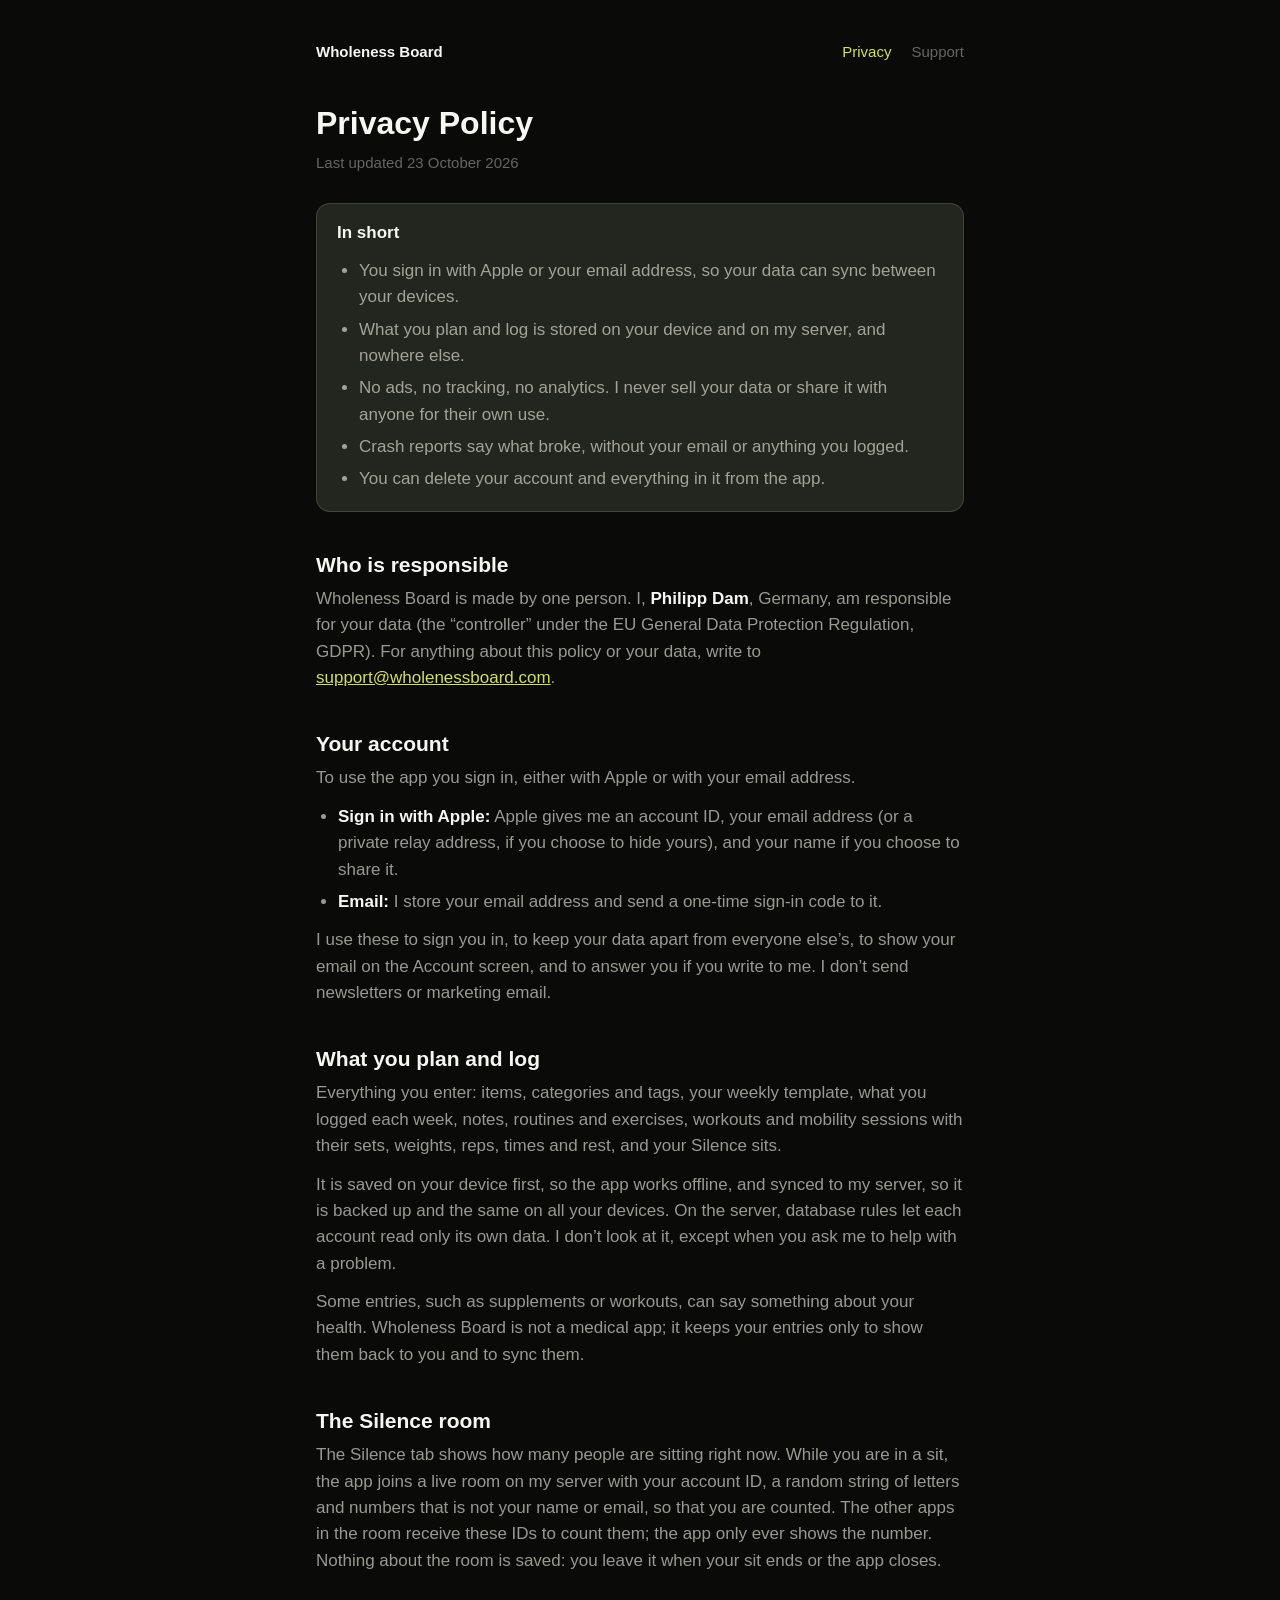
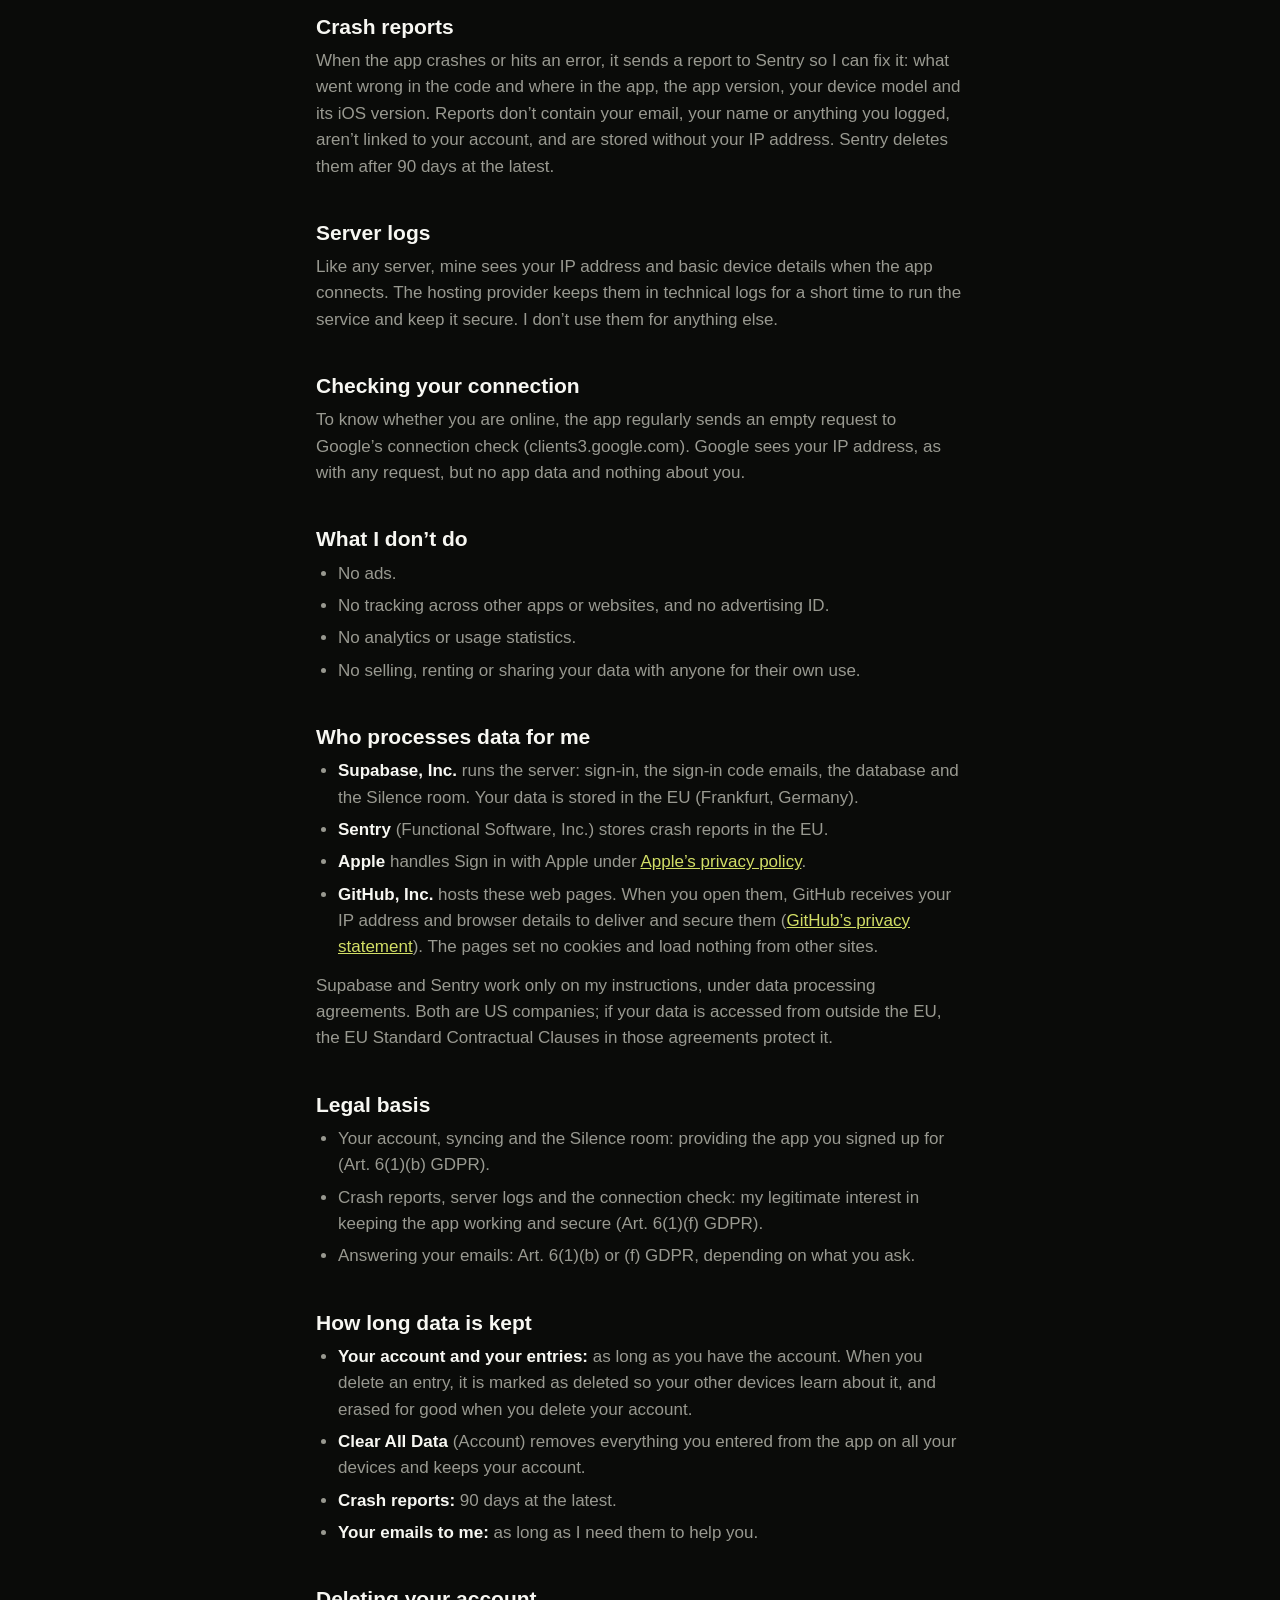
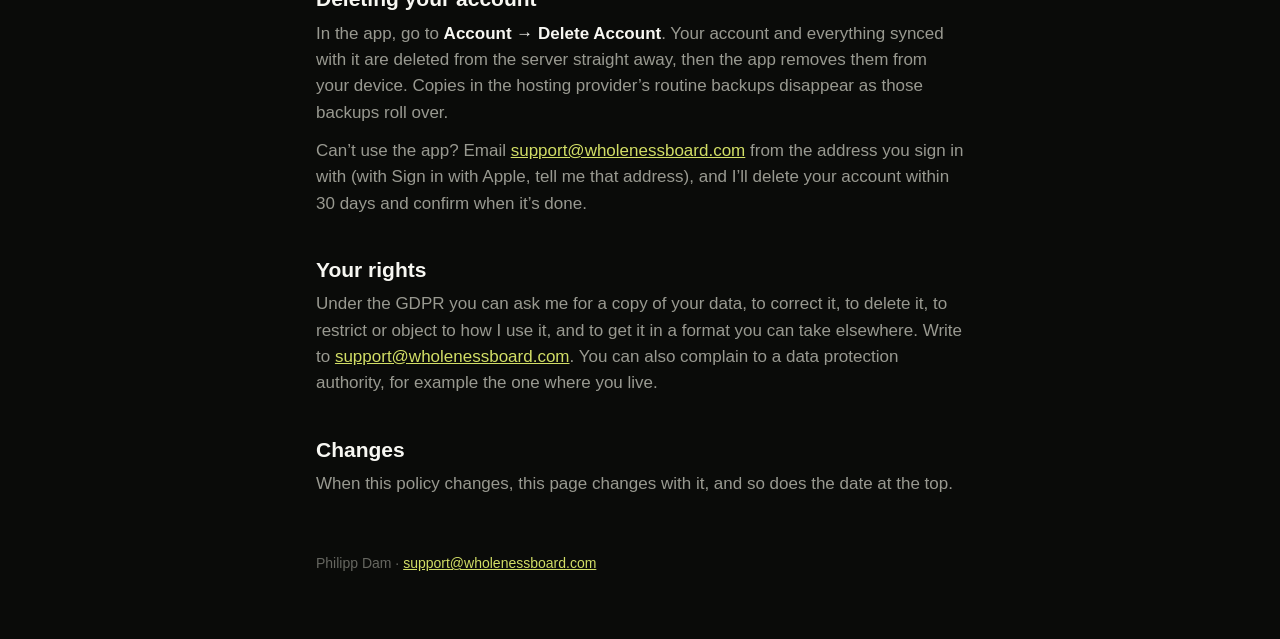
==== privacy/index.html @ c5e036e4 "Add privacy/index.html" ====
<!doctype html>
<html lang="en">
  <head>
    <meta charset="utf-8" />
    <meta name="viewport" content="width=device-width, initial-scale=1" />
    <title>Privacy Policy · Wholeness Board</title>
    <meta
      name="description"
      content="What Wholeness Board stores, where, for how long, and how to delete it."
    />
    <link rel="stylesheet" href="../style.css" />
  </head>
  <body>
    <main>
      <nav>
        <a href="../">Wholeness Board</a>
        <a href="./" aria-current="page">Privacy</a>
        <a href="../support/">Support</a>
      </nav>

      <h1>Privacy Policy</h1>
      <p class="updated">Last updated 23 October 2026</p>

      <div class="card">
        <p><strong>In short</strong></p>
        <ul>
          <li>
            You sign in with Apple or your email address, so your data can sync between your
            devices.
          </li>
          <li>
            What you plan and log is stored on your device and on my server, and nowhere else.
          </li>
          <li>
            No ads, no tracking, no analytics. I never sell your data or share it with anyone for
            their own use.
          </li>
          <li>Crash reports say what broke, without your email or anything you logged.</li>
          <li>You can delete your account and everything in it from the app.</li>
        </ul>
      </div>

      <h2>Who is responsible</h2>
      <p>
        Wholeness Board is made by one person. I, <strong>Philipp Dam</strong>, Germany, am
        responsible for your data (the “controller” under the EU General Data Protection Regulation,
        GDPR). For anything about this policy or your data, write to
        <a href="mailto:support@wholenessboard.com">support@wholenessboard.com</a>.
      </p>

      <h2>Your account</h2>
      <p>To use the app you sign in, either with Apple or with your email address.</p>
      <ul>
        <li>
          <strong>Sign in with Apple:</strong> Apple gives me an account ID, your email address (or
          a private relay address, if you choose to hide yours), and your name if you choose to
          share it.
        </li>
        <li>
          <strong>Email:</strong> I store your email address and send a one-time sign-in code to it.
        </li>
      </ul>
      <p>
        I use these to sign you in, to keep your data apart from everyone else’s, to show your email
        on the Account screen, and to answer you if you write to me. I don’t send newsletters or
        marketing email.
      </p>

      <h2>What you plan and log</h2>
      <p>
        Everything you enter: items, categories and tags, your weekly template, what you logged each
        week, notes, routines and exercises, workouts and mobility sessions with their sets,
        weights, reps, times and rest, and your Silence sits.
      </p>
      <p>
        It is saved on your device first, so the app works offline, and synced to my server, so it
        is backed up and the same on all your devices. On the server, database rules let each
        account read only its own data. I don’t look at it, except when you ask me to help with a
        problem.
      </p>
      <p>
        Some entries, such as supplements or workouts, can say something about your health.
        Wholeness Board is not a medical app; it keeps your entries only to show them back to you
        and to sync them.
      </p>

      <h2>The Silence room</h2>
      <p>
        The Silence tab shows how many people are sitting right now. While you are in a sit, the app
        joins a live room on my server with your account ID, a random string of letters and numbers
        that is not your name or email, so that you are counted. The other apps in the room receive
        these IDs to count them; the app only ever shows the number. Nothing about the room is
        saved: you leave it when your sit ends or the app closes.
      </p>

      <h2>Crash reports</h2>
      <p>
        When the app crashes or hits an error, it sends a report to Sentry so I can fix it: what
        went wrong in the code and where in the app, the app version, your device model and its iOS
        version. Reports don’t contain your email, your name or anything you logged, aren’t linked
        to your account, and are stored without your IP address. Sentry deletes them after 90 days
        at the latest.
      </p>

      <h2>Server logs</h2>
      <p>
        Like any server, mine sees your IP address and basic device details when the app connects.
        The hosting provider keeps them in technical logs for a short time to run the service and
        keep it secure. I don’t use them for anything else.
      </p>

      <h2>Checking your connection</h2>
      <p>
        To know whether you are online, the app regularly sends an empty request to Google’s
        connection check (clients3.google.com). Google sees your IP address, as with any request,
        but no app data and nothing about you.
      </p>

      <h2>What I don’t do</h2>
      <ul>
        <li>No ads.</li>
        <li>No tracking across other apps or websites, and no advertising ID.</li>
        <li>No analytics or usage statistics.</li>
        <li>No selling, renting or sharing your data with anyone for their own use.</li>
      </ul>

      <h2>Who processes data for me</h2>
      <ul>
        <li>
          <strong>Supabase, Inc.</strong> runs the server: sign-in, the sign-in code emails, the
          database and the Silence room. Your data is stored in the EU (Frankfurt, Germany).
        </li>
        <li><strong>Sentry</strong> (Functional Software, Inc.) stores crash reports in the EU.</li>
        <li>
          <strong>Apple</strong> handles Sign in with Apple under
          <a href="https://www.apple.com/legal/privacy/">Apple’s privacy policy</a>.
        </li>
        <li>
          <strong>GitHub, Inc.</strong> hosts these web pages. When you open them, GitHub receives
          your IP address and browser details to deliver and secure them (<a
            href="https://docs.github.com/en/site-policy/privacy-policies/github-general-privacy-statement"
            >GitHub’s privacy statement</a
          >). The pages set no cookies and load nothing from other sites.
        </li>
      </ul>
      <p>
        Supabase and Sentry work only on my instructions, under data processing agreements. Both are
        US companies; if your data is accessed from outside the EU, the EU Standard Contractual
        Clauses in those agreements protect it.
      </p>

      <h2>Legal basis</h2>
      <ul>
        <li>
          Your account, syncing and the Silence room: providing the app you signed up for (Art.
          6(1)(b) GDPR).
        </li>
        <li>
          Crash reports, server logs and the connection check: my legitimate interest in keeping the
          app working and secure (Art. 6(1)(f) GDPR).
        </li>
        <li>Answering your emails: Art. 6(1)(b) or (f) GDPR, depending on what you ask.</li>
      </ul>

      <h2>How long data is kept</h2>
      <ul>
        <li>
          <strong>Your account and your entries:</strong> as long as you have the account. When you
          delete an entry, it is marked as deleted so your other devices learn about it, and erased
          for good when you delete your account.
        </li>
        <li>
          <strong>Clear All Data</strong> (Account) removes everything you entered from the app on
          all your devices and keeps your account.
        </li>
        <li><strong>Crash reports:</strong> 90 days at the latest.</li>
        <li><strong>Your emails to me:</strong> as long as I need them to help you.</li>
      </ul>

      <h2 id="delete-account">Deleting your account</h2>
      <p>
        In the app, go to <strong>Account → Delete Account</strong>. Your account and everything
        synced with it are deleted from the server straight away, then the app removes them from
        your device. Copies in the hosting provider’s routine backups disappear as those backups
        roll over.
      </p>
      <p>
        Can’t use the app? Email
        <a href="mailto:support@wholenessboard.com">support@wholenessboard.com</a> from the address
        you sign in with (with Sign in with Apple, tell me that address), and I’ll delete your
        account within 30 days and confirm when it’s done.
      </p>

      <h2>Your rights</h2>
      <p>
        Under the GDPR you can ask me for a copy of your data, to correct it, to delete it, to
        restrict or object to how I use it, and to get it in a format you can take elsewhere. Write
        to <a href="mailto:support@wholenessboard.com">support@wholenessboard.com</a>. You can also
        complain to a data protection authority, for example the one where you live.
      </p>

      <h2>Changes</h2>
      <p>When this policy changes, this page changes with it, and so does the date at the top.</p>

      <footer>
        Philipp Dam · <a href="mailto:support@wholenessboard.com">support@wholenessboard.com</a>
      </footer>
    </main>
  </body>
</html>
---- style.css ----
/* The app's Olive palette (constants/theme.ts). System fonts only: the pages load nothing from
   other sites, so opening them sends your IP address to no one but GitHub. */
:root {
  --background: #0a0b09;
  --surface: #23251f;
  --text-primary: #f7f7f2;
  --text-secondary: rgba(240, 240, 228, 0.62);
  --text-muted: rgba(240, 240, 228, 0.4);
  --border: rgba(255, 255, 235, 0.14);
  --olive: #b7c44f;
  --olive-bright: #d2de66;
  color-scheme: dark;
}

* {
  box-sizing: border-box;
}

html {
  -webkit-text-size-adjust: 100%;
}

body {
  margin: 0;
  background: var(--background);
  color: var(--text-secondary);
  font:
    17px/1.55 -apple-system,
    BlinkMacSystemFont,
    'Segoe UI',
    Roboto,
    Helvetica,
    Arial,
    sans-serif;
}

main {
  max-width: 680px;
  margin: 0 auto;
  padding: 40px 16px 64px;
}

nav {
  display: flex;
  gap: 20px;
  margin-bottom: 40px;
  font-size: 15px;
}

nav a {
  color: var(--text-muted);
  text-decoration: none;
}

nav a:first-child {
  margin-right: auto;
  color: var(--text-primary);
  font-weight: 600;
}

nav a[aria-current='page'] {
  color: var(--olive-bright);
}

h1,
h2,
h3 {
  color: var(--text-primary);
  line-height: 1.25;
}

h1 {
  font-size: 32px;
  margin: 0 0 8px;
}

h2 {
  font-size: 21px;
  margin: 40px 0 8px;
}

h3 {
  font-size: 17px;
  margin: 24px 0 4px;
}

p,
ul {
  margin: 0 0 12px;
}

ul {
  padding-left: 22px;
}

li {
  margin-bottom: 6px;
}

strong {
  color: var(--text-primary);
  font-weight: 600;
}

a {
  color: var(--olive-bright);
}

.updated {
  color: var(--text-muted);
  font-size: 15px;
  margin-bottom: 28px;
}

.card {
  background: var(--surface);
  border: 1px solid var(--border);
  border-radius: 14px;
  padding: 16px 20px 6px;
  margin: 0 0 12px;
}

.links {
  list-style: none;
  padding: 0;
  margin-top: 24px;
}

.links a {
  display: block;
  padding: 14px 18px;
  background: var(--surface);
  border: 1px solid var(--border);
  border-radius: 14px;
  color: var(--text-primary);
  text-decoration: none;
  font-weight: 600;
}

.links span {
  display: block;
  color: var(--text-muted);
  font-weight: 400;
  font-size: 15px;
}

footer {
  margin-top: 56px;
  color: var(--text-muted);
  font-size: 14px;
}
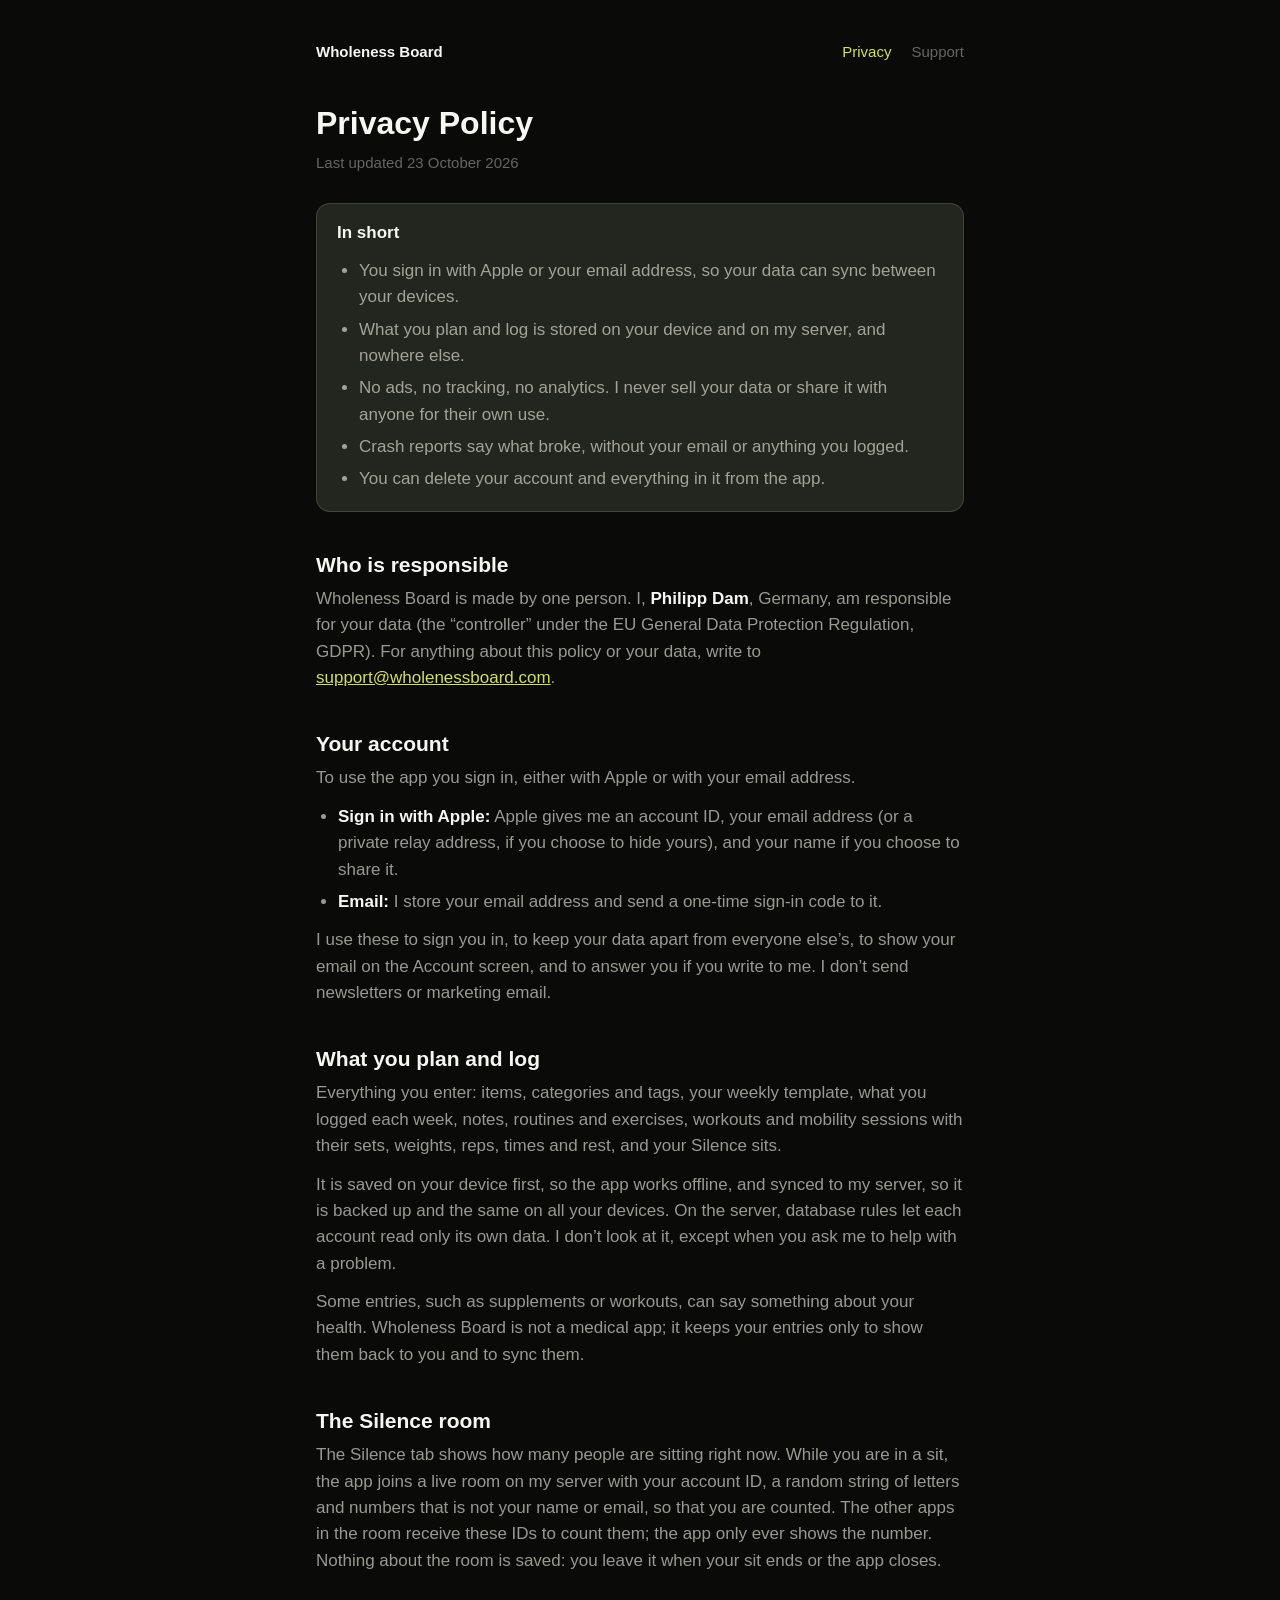
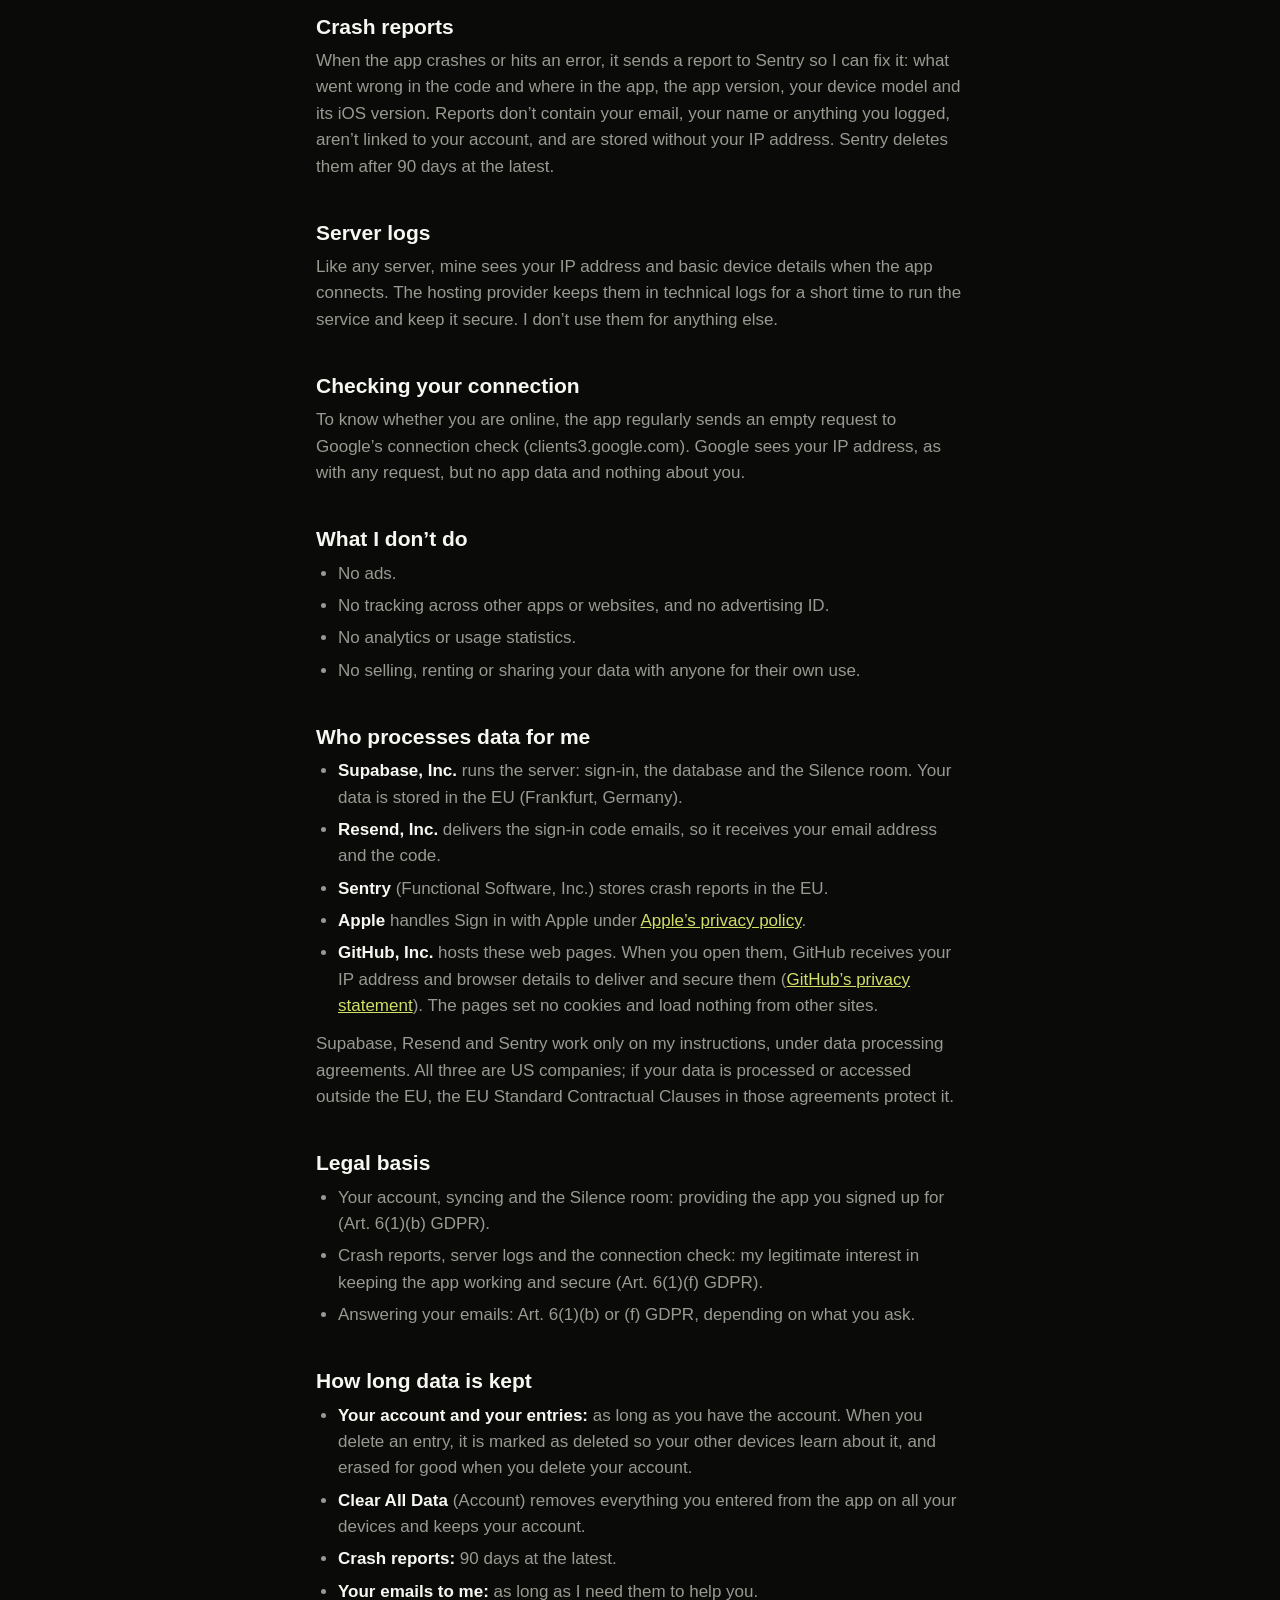
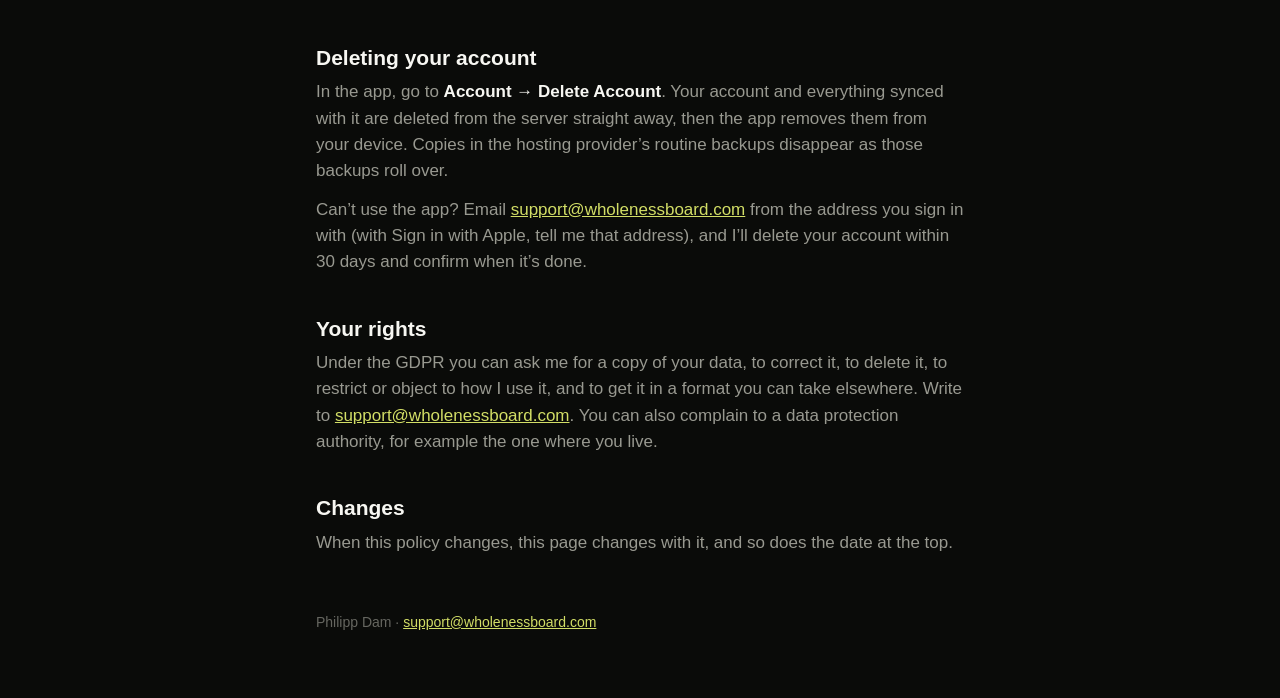
==== commit 11834388: "Name Resend, which delivers the sign-in emails" ====
--- a/privacy/index.html
+++ b/privacy/index.html
@@ -127,8 +127,12 @@
       <h2>Who processes data for me</h2>
       <ul>
         <li>
-          <strong>Supabase, Inc.</strong> runs the server: sign-in, the sign-in code emails, the
-          database and the Silence room. Your data is stored in the EU (Frankfurt, Germany).
+          <strong>Supabase, Inc.</strong> runs the server: sign-in, the database and the Silence
+          room. Your data is stored in the EU (Frankfurt, Germany).
+        </li>
+        <li>
+          <strong>Resend, Inc.</strong> delivers the sign-in code emails, so it receives your email
+          address and the code.
         </li>
         <li><strong>Sentry</strong> (Functional Software, Inc.) stores crash reports in the EU.</li>
         <li>
@@ -144,9 +148,9 @@
         </li>
       </ul>
       <p>
-        Supabase and Sentry work only on my instructions, under data processing agreements. Both are
-        US companies; if your data is accessed from outside the EU, the EU Standard Contractual
-        Clauses in those agreements protect it.
+        Supabase, Resend and Sentry work only on my instructions, under data processing agreements.
+        All three are US companies; if your data is processed or accessed outside the EU, the EU
+        Standard Contractual Clauses in those agreements protect it.
       </p>
 
       <h2>Legal basis</h2>
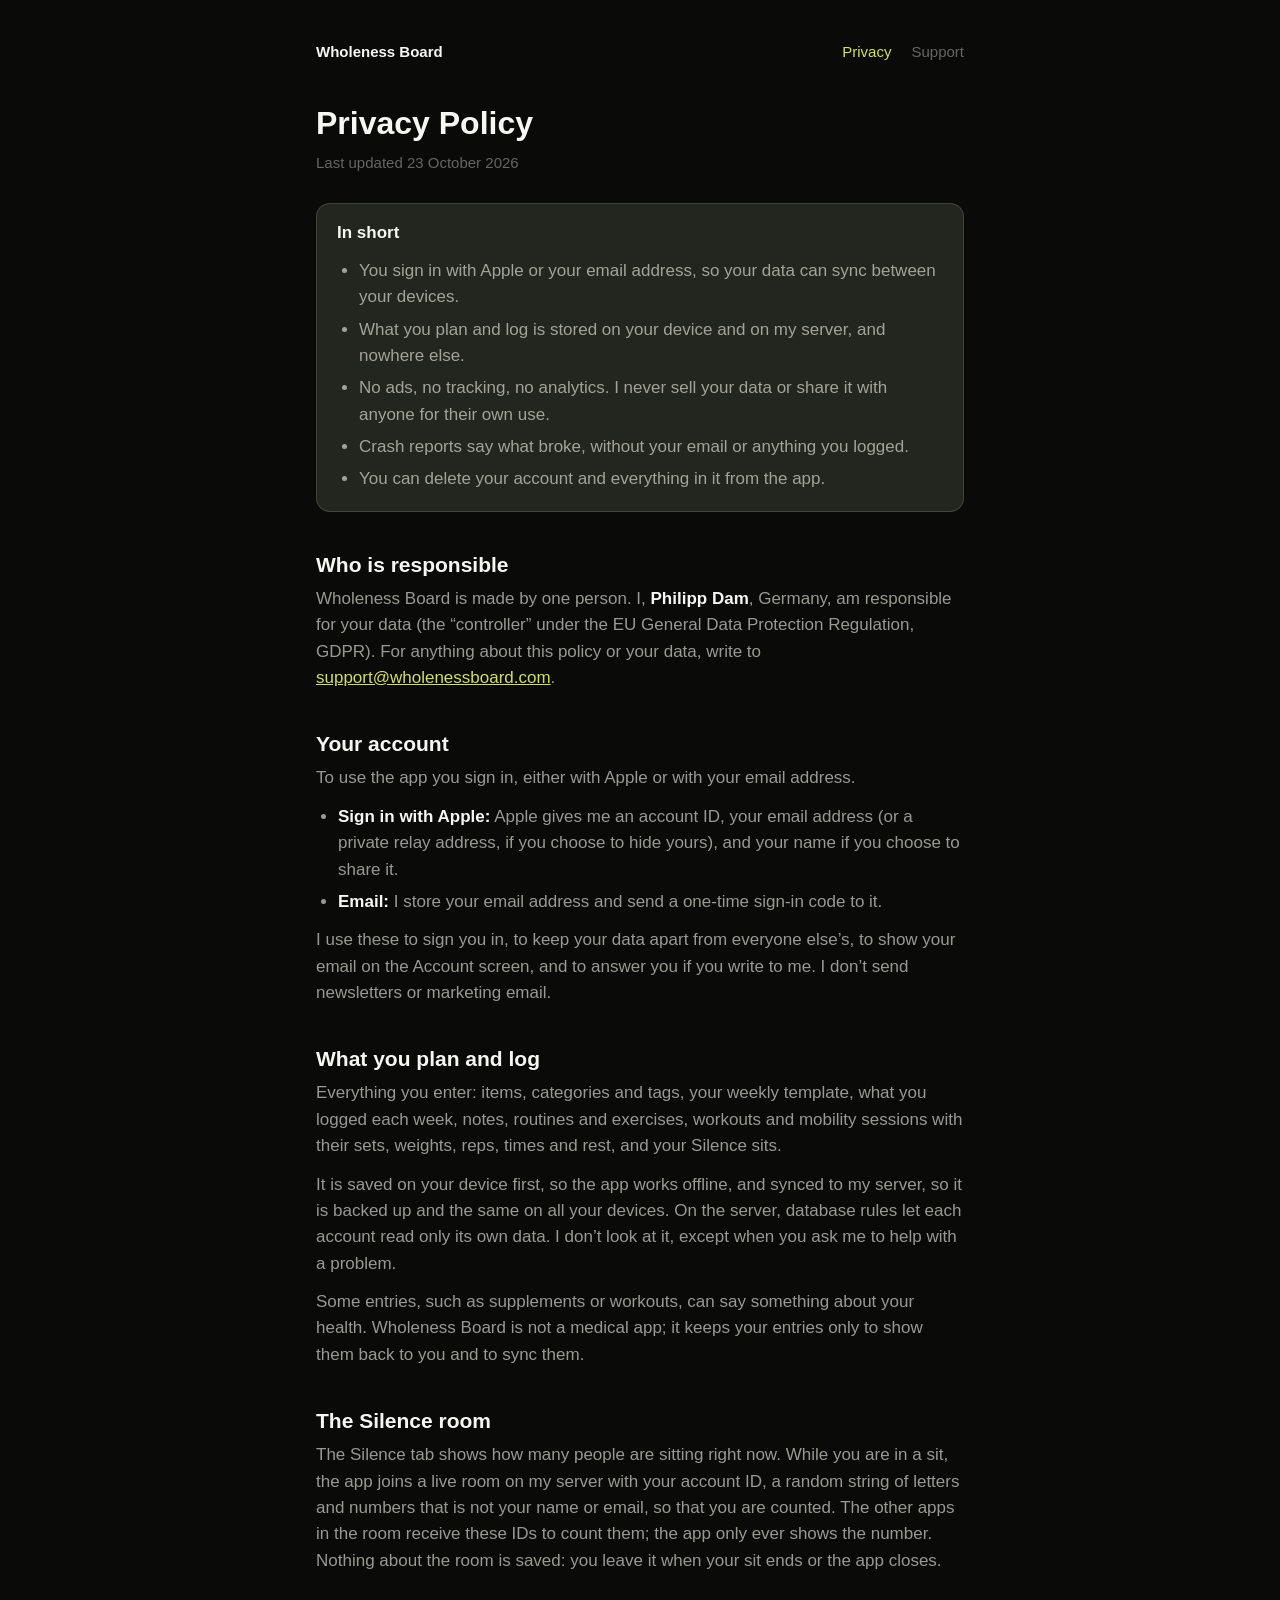
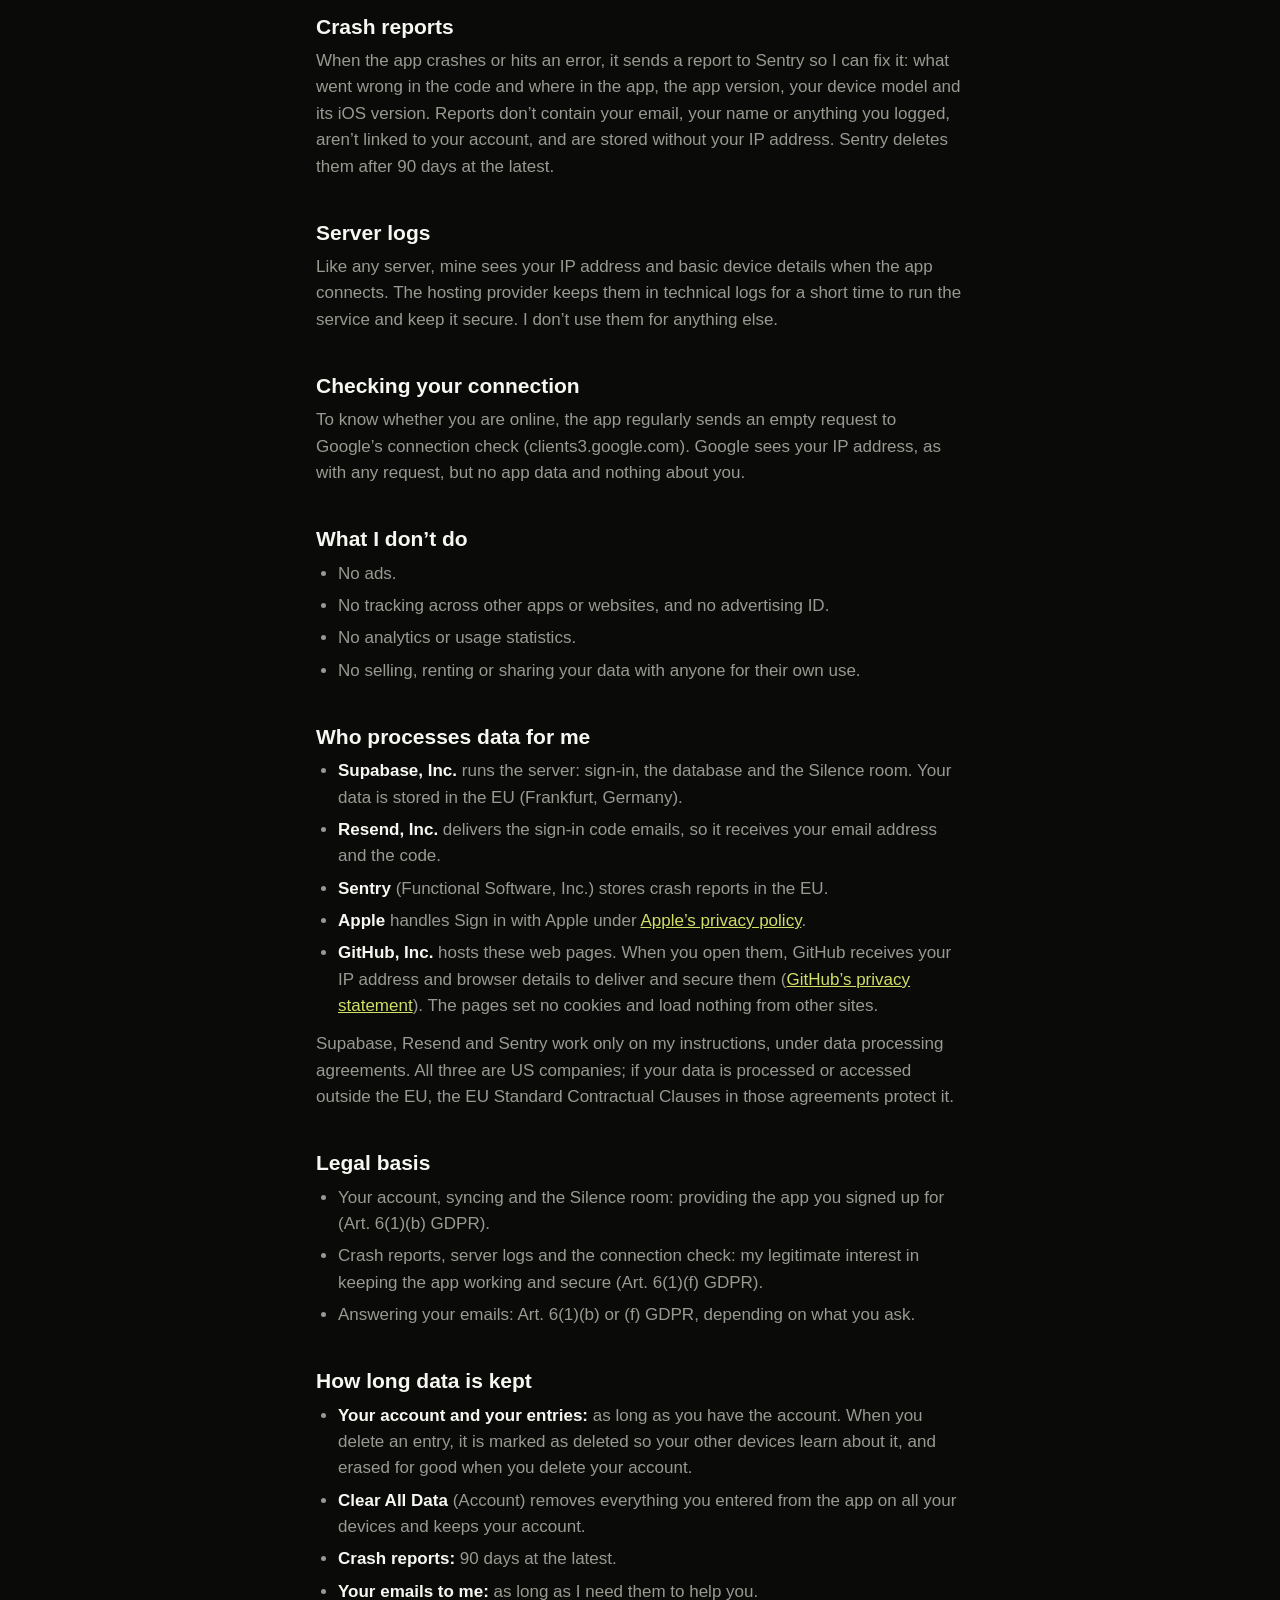
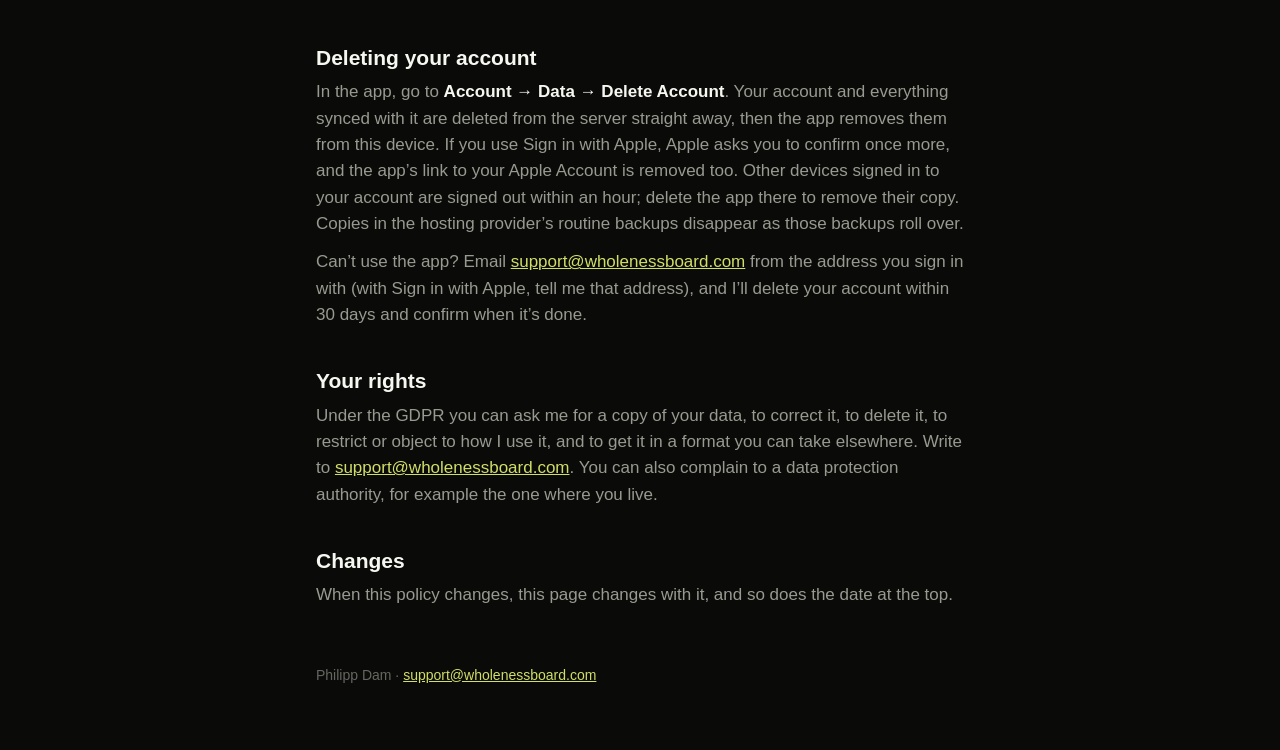
==== commit a8d82a5d: "Say how Delete Account works and what other devices keep (#444)" ====
--- a/privacy/index.html
+++ b/privacy/index.html
@@ -183,10 +183,12 @@
 
       <h2 id="delete-account">Deleting your account</h2>
       <p>
-        In the app, go to <strong>Account → Delete Account</strong>. Your account and everything
-        synced with it are deleted from the server straight away, then the app removes them from
-        your device. Copies in the hosting provider’s routine backups disappear as those backups
-        roll over.
+        In the app, go to <strong>Account → Data → Delete Account</strong>. Your account and
+        everything synced with it are deleted from the server straight away, then the app removes
+        them from this device. If you use Sign in with Apple, Apple asks you to confirm once more,
+        and the app’s link to your Apple Account is removed too. Other devices signed in to your
+        account are signed out within an hour; delete the app there to remove their copy. Copies in
+        the hosting provider’s routine backups disappear as those backups roll over.
       </p>
       <p>
         Can’t use the app? Email
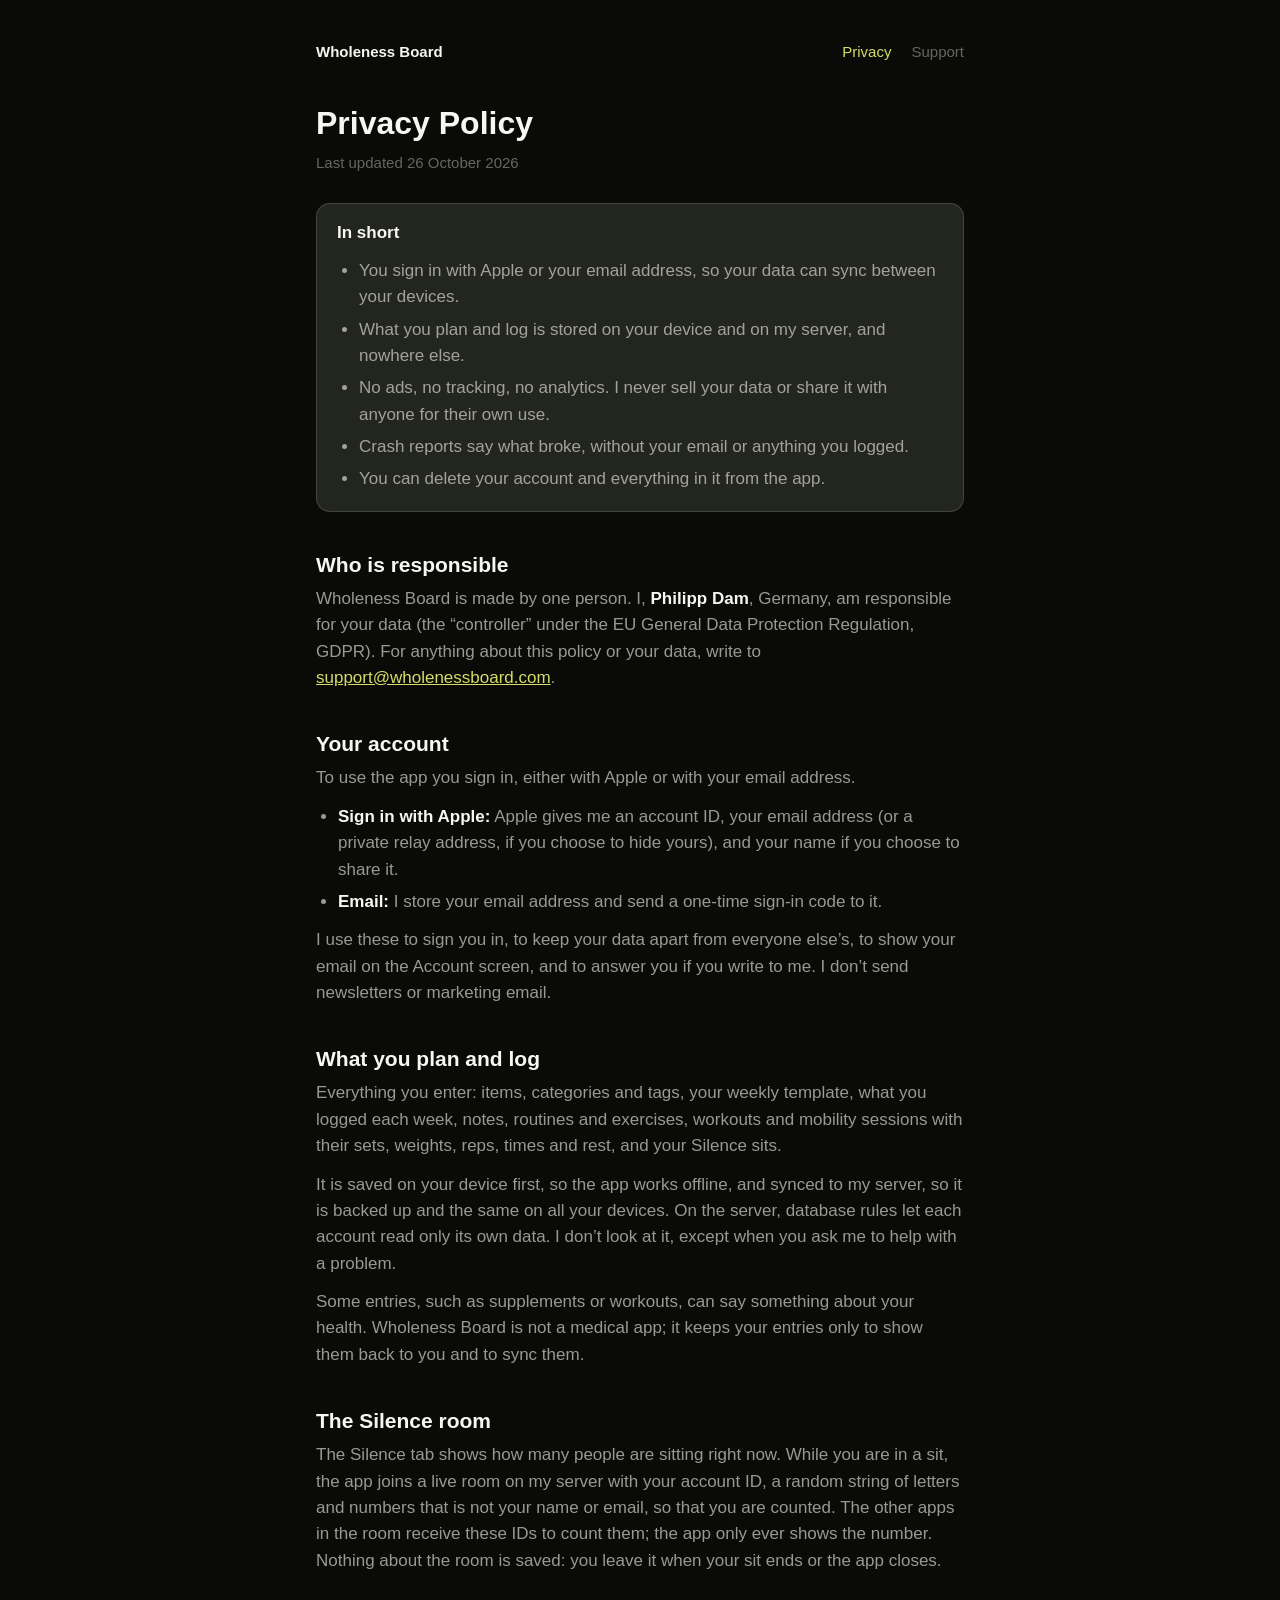
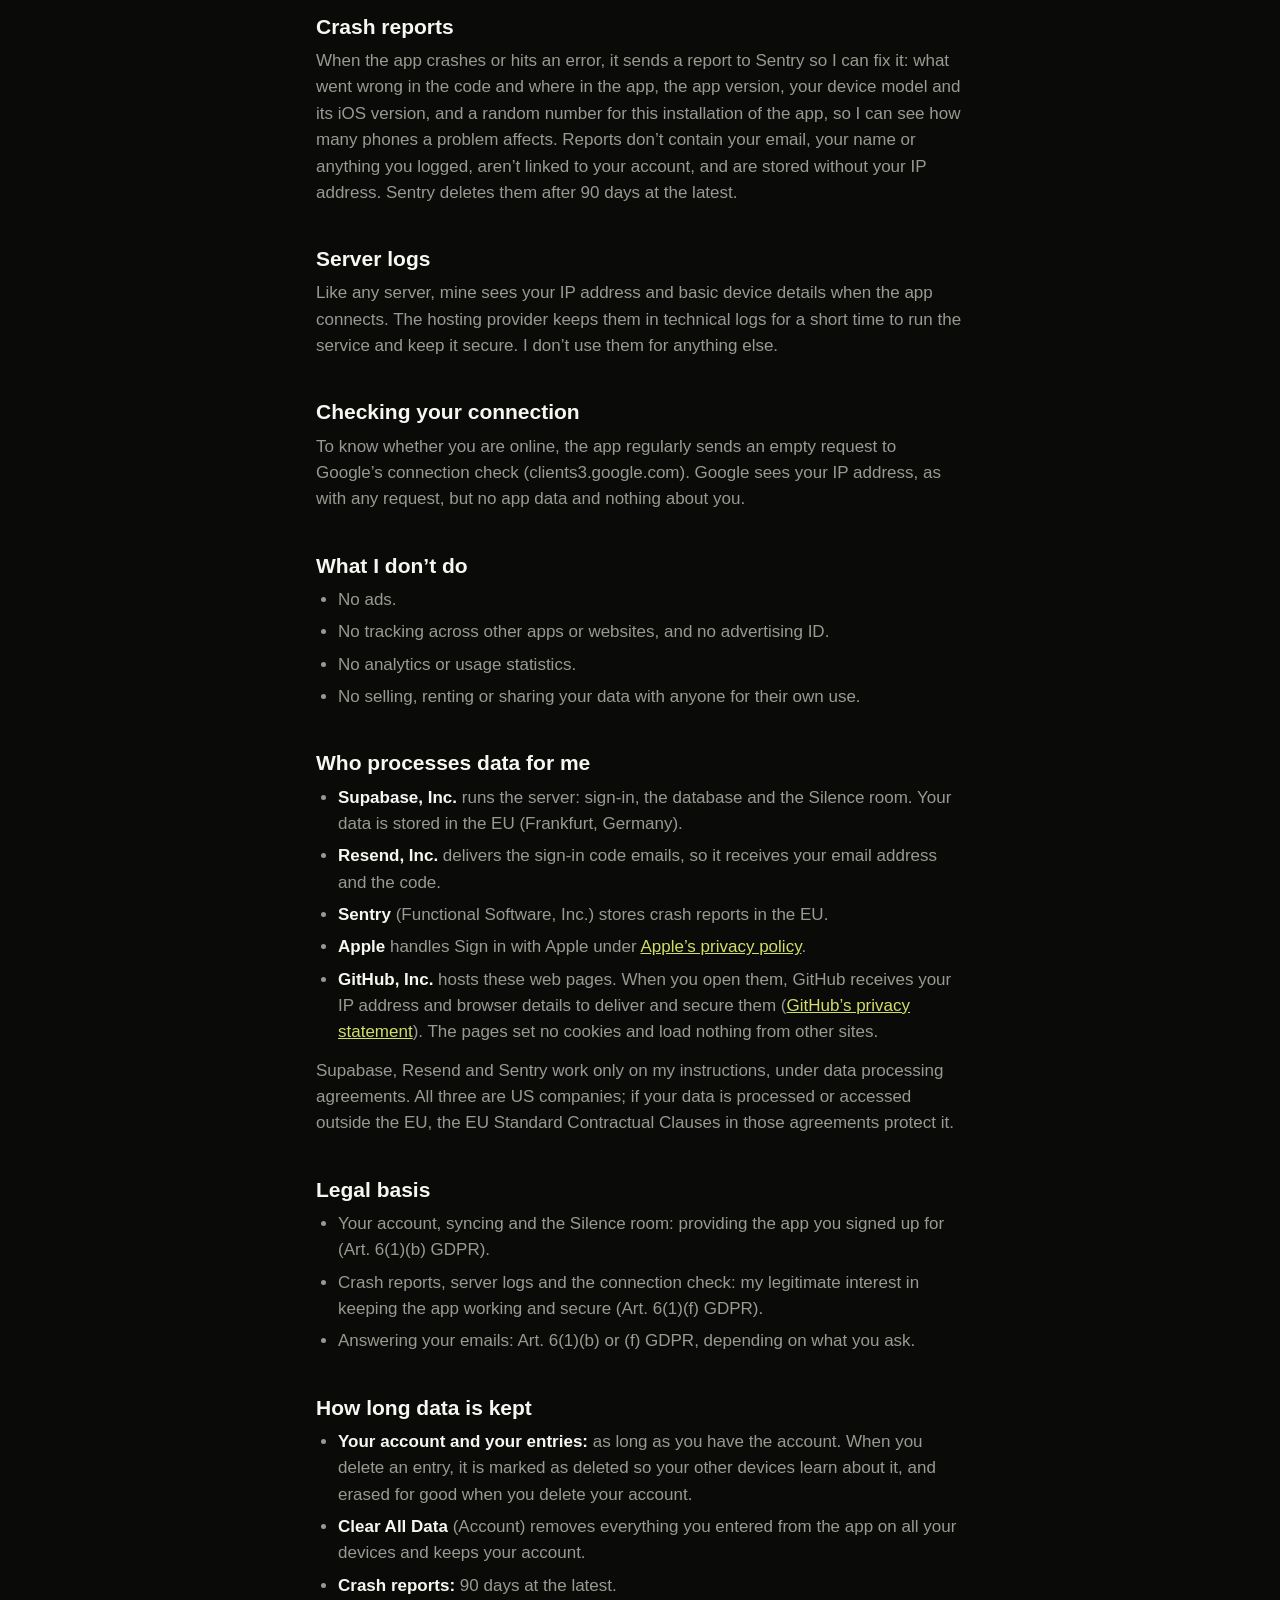
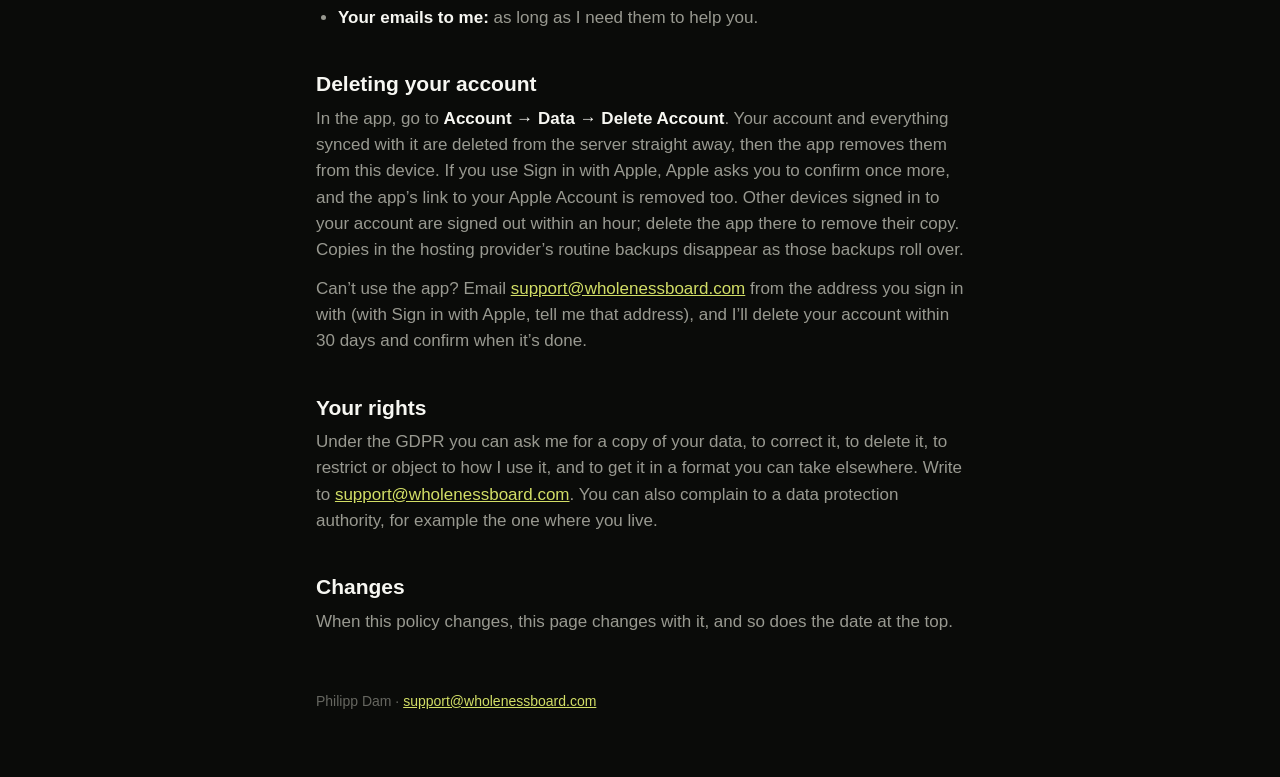
==== commit 9365b98c: "Name the per-installation id in crash reports (#448)" ====
--- a/privacy/index.html
+++ b/privacy/index.html
@@ -19,7 +19,7 @@
       </nav>
 
       <h1>Privacy Policy</h1>
-      <p class="updated">Last updated 23 October 2026</p>
+      <p class="updated">Last updated 26 October 2026</p>
 
       <div class="card">
         <p><strong>In short</strong></p>
@@ -97,9 +97,10 @@
       <p>
         When the app crashes or hits an error, it sends a report to Sentry so I can fix it: what
         went wrong in the code and where in the app, the app version, your device model and its iOS
-        version. Reports don’t contain your email, your name or anything you logged, aren’t linked
-        to your account, and are stored without your IP address. Sentry deletes them after 90 days
-        at the latest.
+        version, and a random number for this installation of the app, so I can see how many phones
+        a problem affects. Reports don’t contain your email, your name or anything you logged,
+        aren’t linked to your account, and are stored without your IP address. Sentry deletes them
+        after 90 days at the latest.
       </p>
 
       <h2>Server logs</h2>
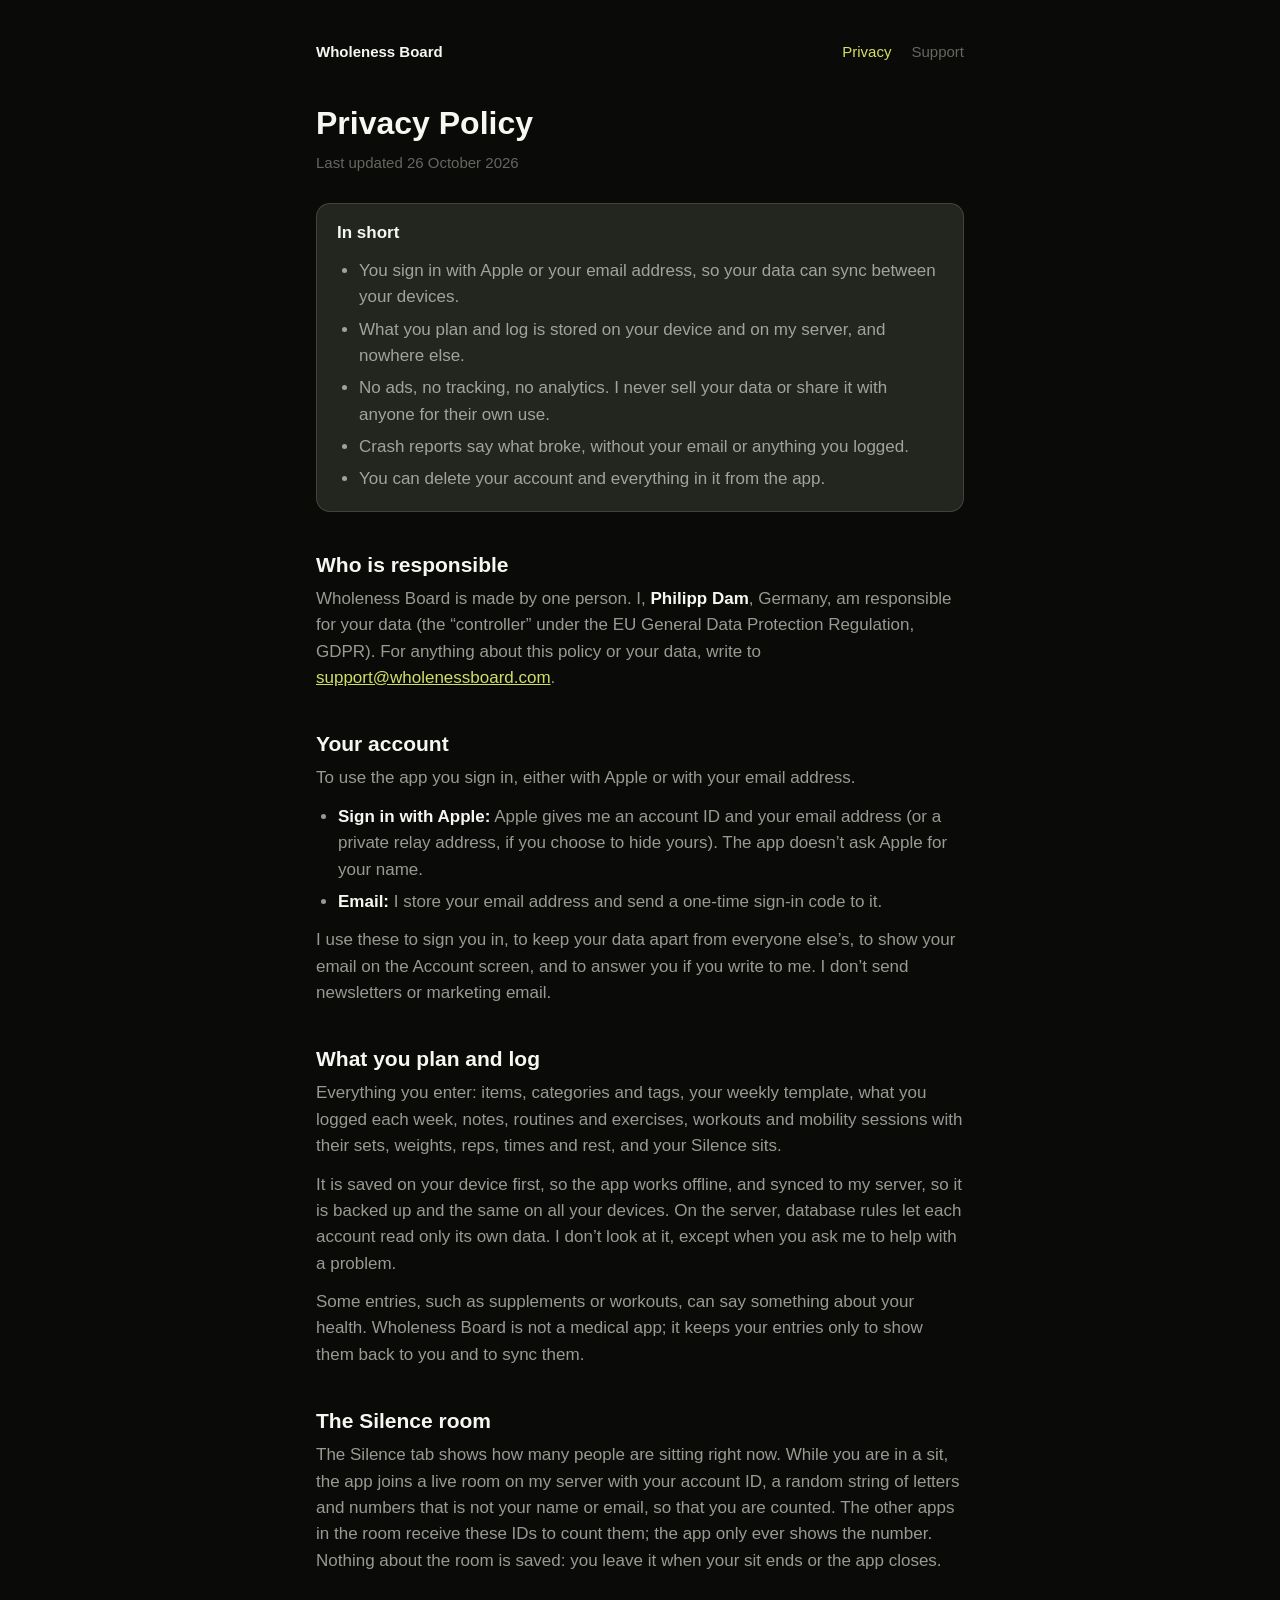
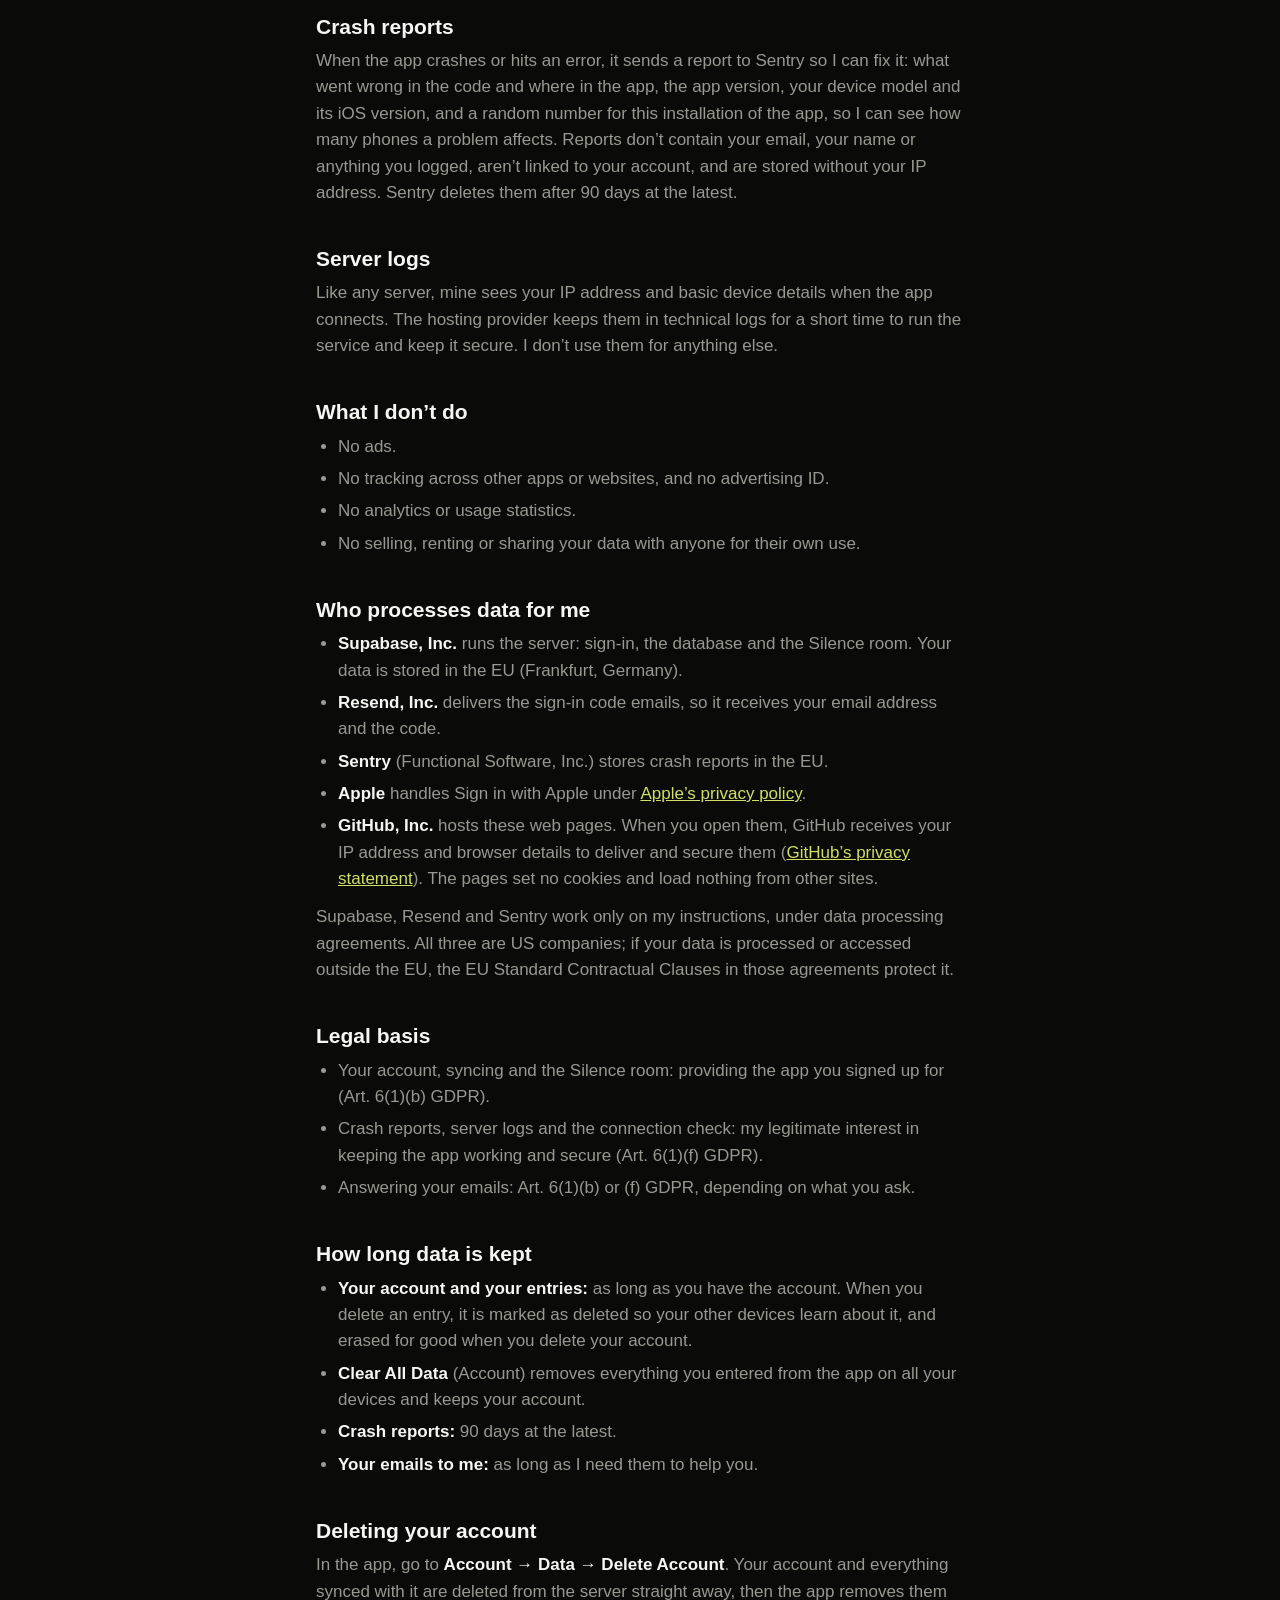
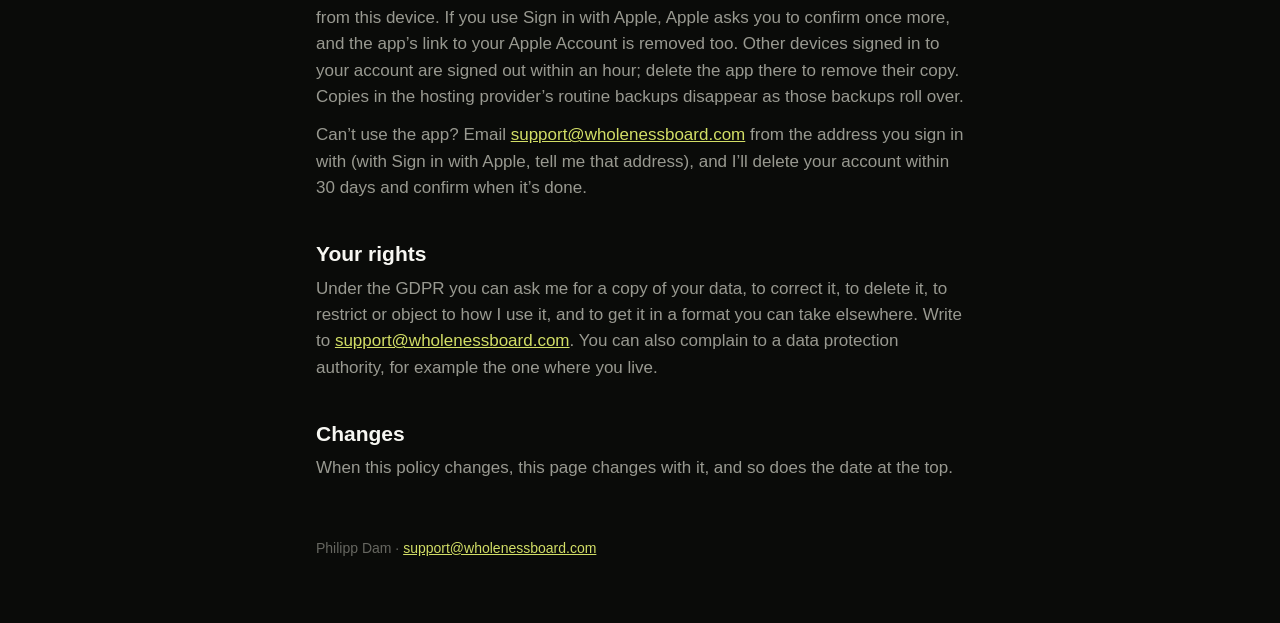
==== commit 6223ce9a: "Drop the Google connection check and the Apple name from the privacy policy (#450, #451)" ====
--- a/privacy/index.html
+++ b/privacy/index.html
@@ -52,9 +52,9 @@
       <p>To use the app you sign in, either with Apple or with your email address.</p>
       <ul>
         <li>
-          <strong>Sign in with Apple:</strong> Apple gives me an account ID, your email address (or
-          a private relay address, if you choose to hide yours), and your name if you choose to
-          share it.
+          <strong>Sign in with Apple:</strong> Apple gives me an account ID and your email address
+          (or a private relay address, if you choose to hide yours). The app doesn’t ask Apple for
+          your name.
         </li>
         <li>
           <strong>Email:</strong> I store your email address and send a one-time sign-in code to it.
@@ -110,13 +110,6 @@
         keep it secure. I don’t use them for anything else.
       </p>
 
-      <h2>Checking your connection</h2>
-      <p>
-        To know whether you are online, the app regularly sends an empty request to Google’s
-        connection check (clients3.google.com). Google sees your IP address, as with any request,
-        but no app data and nothing about you.
-      </p>
-
       <h2>What I don’t do</h2>
       <ul>
         <li>No ads.</li>
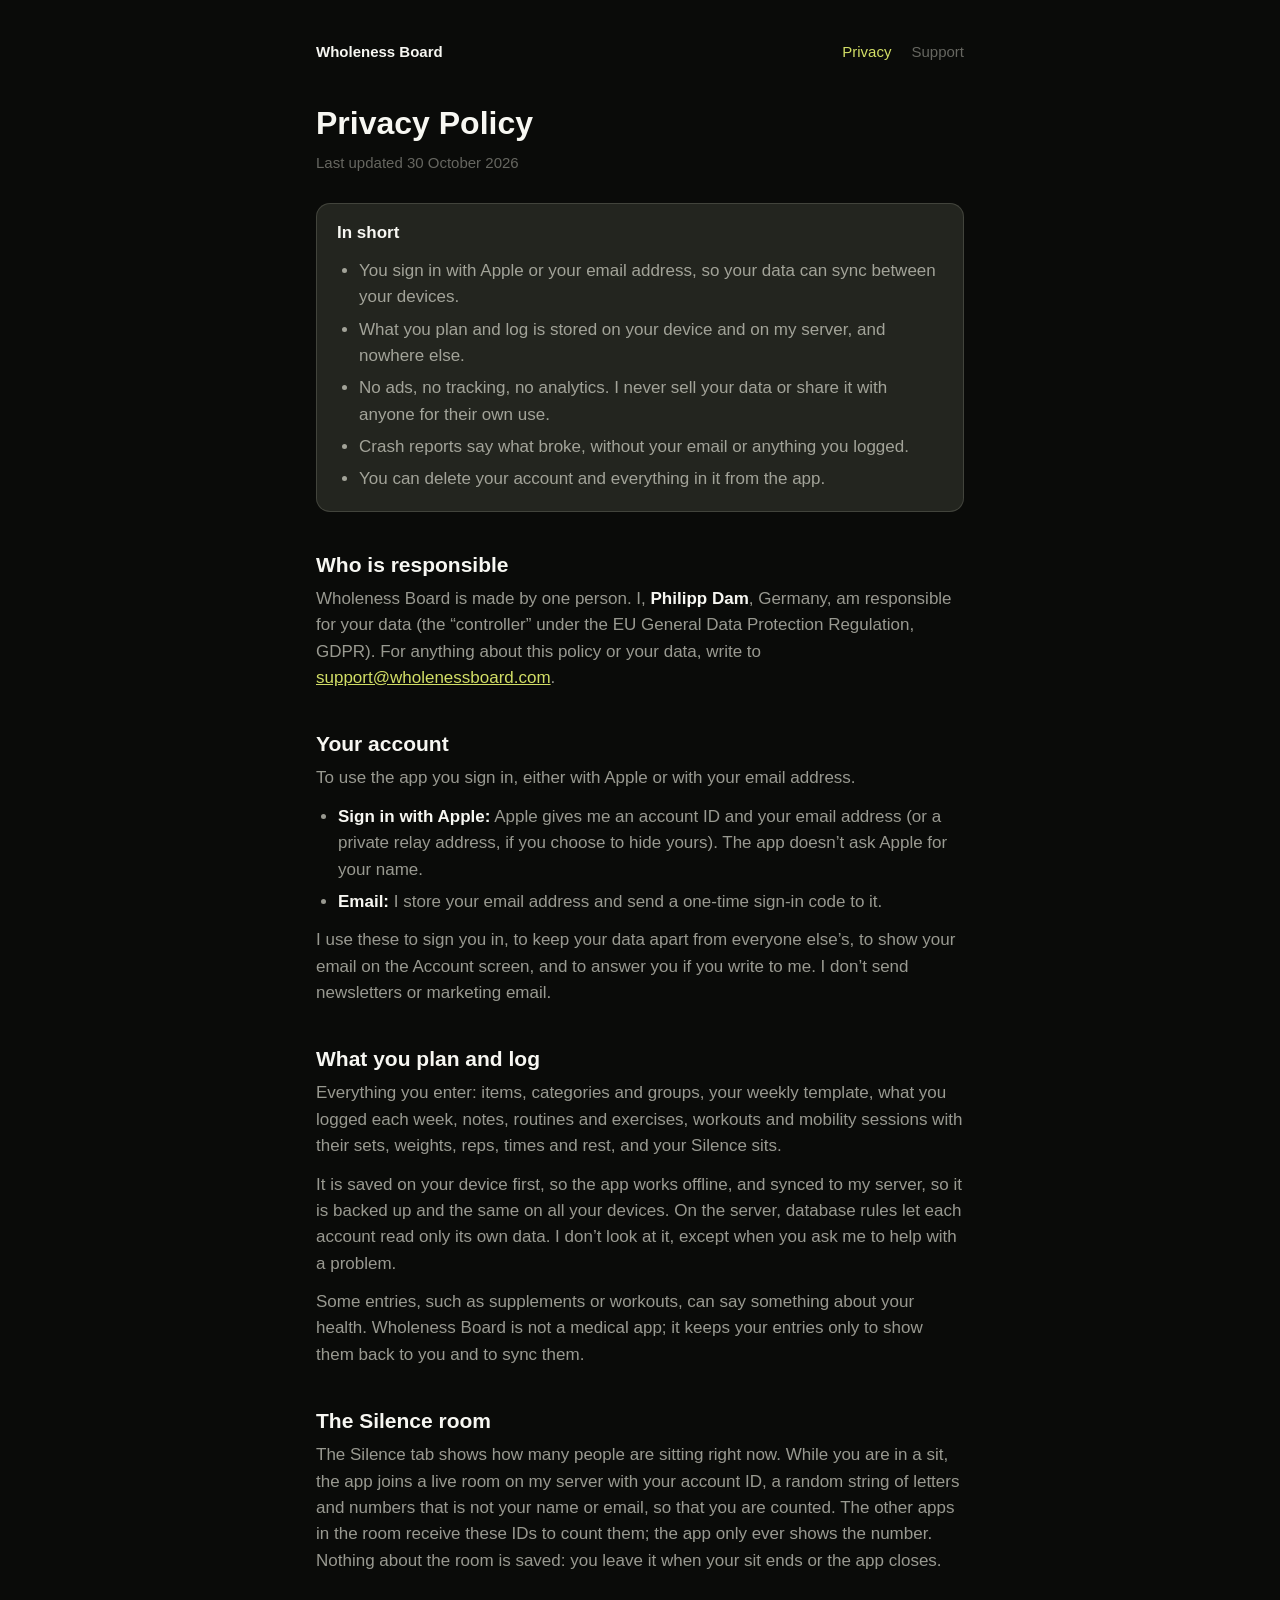
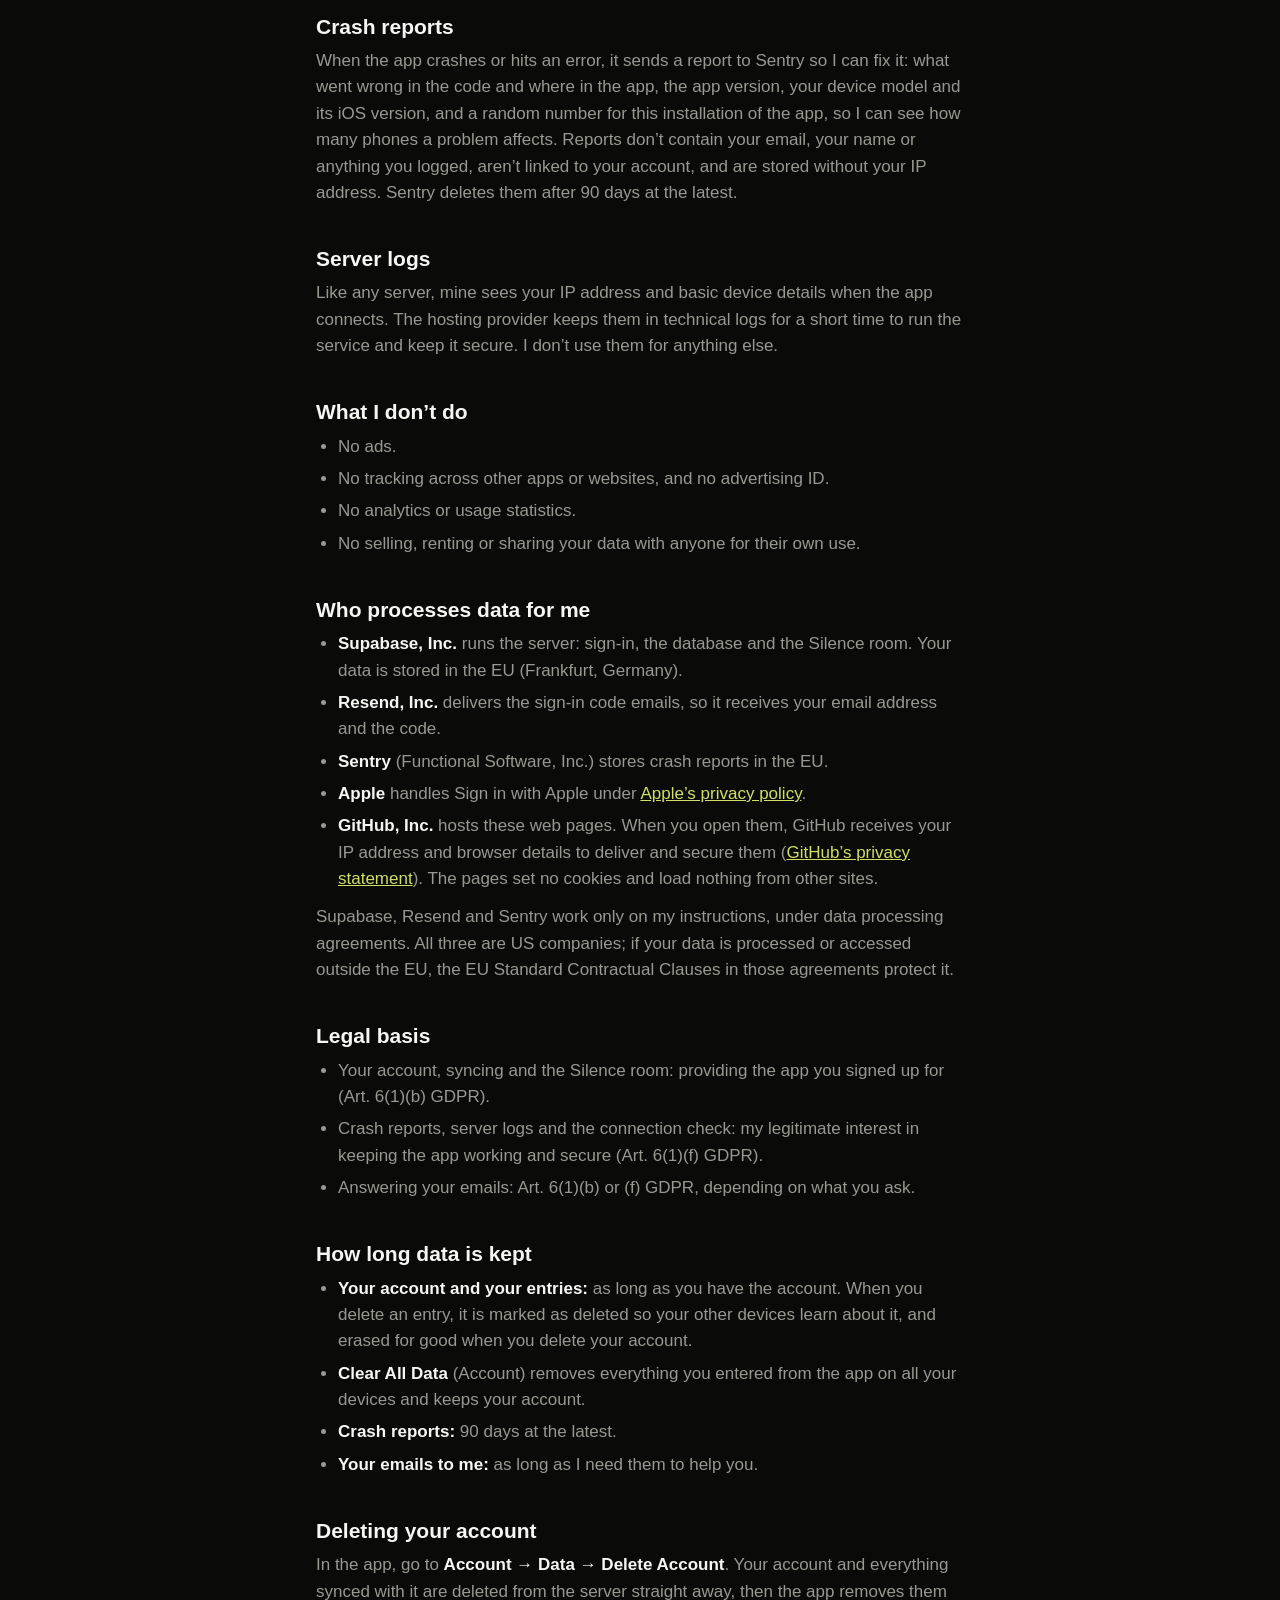
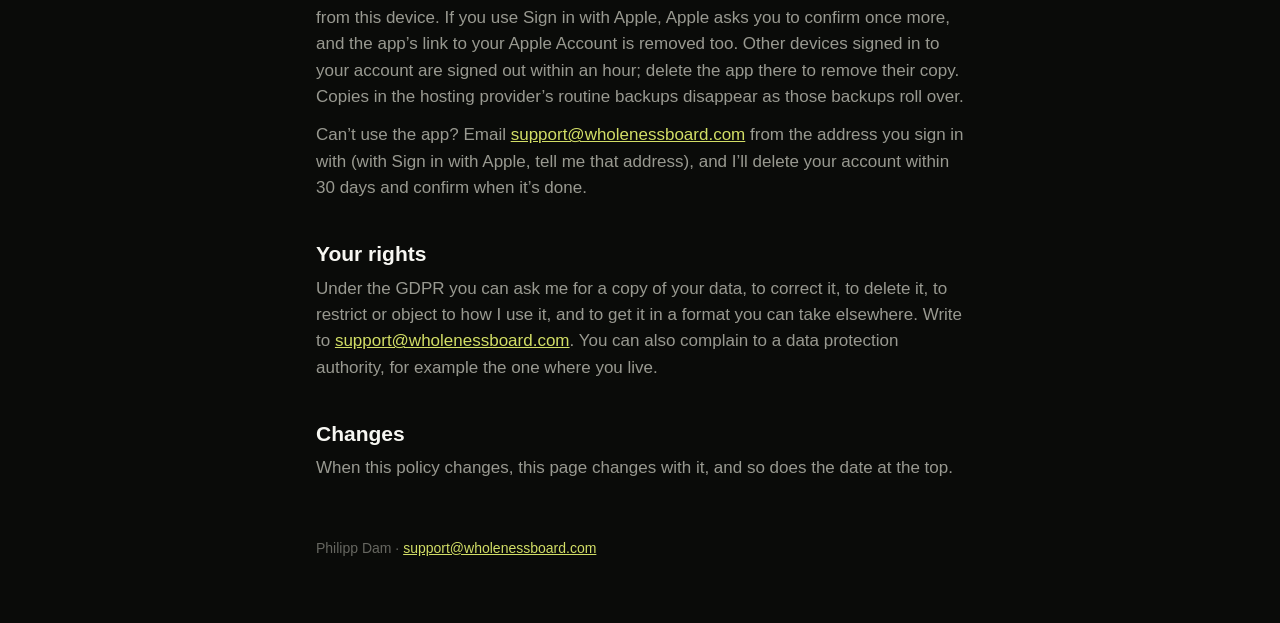
==== commit 00efa7d0: "Privacy policy: groups instead of tags" ====
--- a/privacy/index.html
+++ b/privacy/index.html
@@ -19,7 +19,7 @@
       </nav>
 
       <h1>Privacy Policy</h1>
-      <p class="updated">Last updated 26 October 2026</p>
+      <p class="updated">Last updated 30 October 2026</p>
 
       <div class="card">
         <p><strong>In short</strong></p>
@@ -68,8 +68,8 @@
 
       <h2>What you plan and log</h2>
       <p>
-        Everything you enter: items, categories and tags, your weekly template, what you logged each
-        week, notes, routines and exercises, workouts and mobility sessions with their sets,
+        Everything you enter: items, categories and groups, your weekly template, what you logged
+        each week, notes, routines and exercises, workouts and mobility sessions with their sets,
         weights, reps, times and rest, and your Silence sits.
       </p>
       <p>
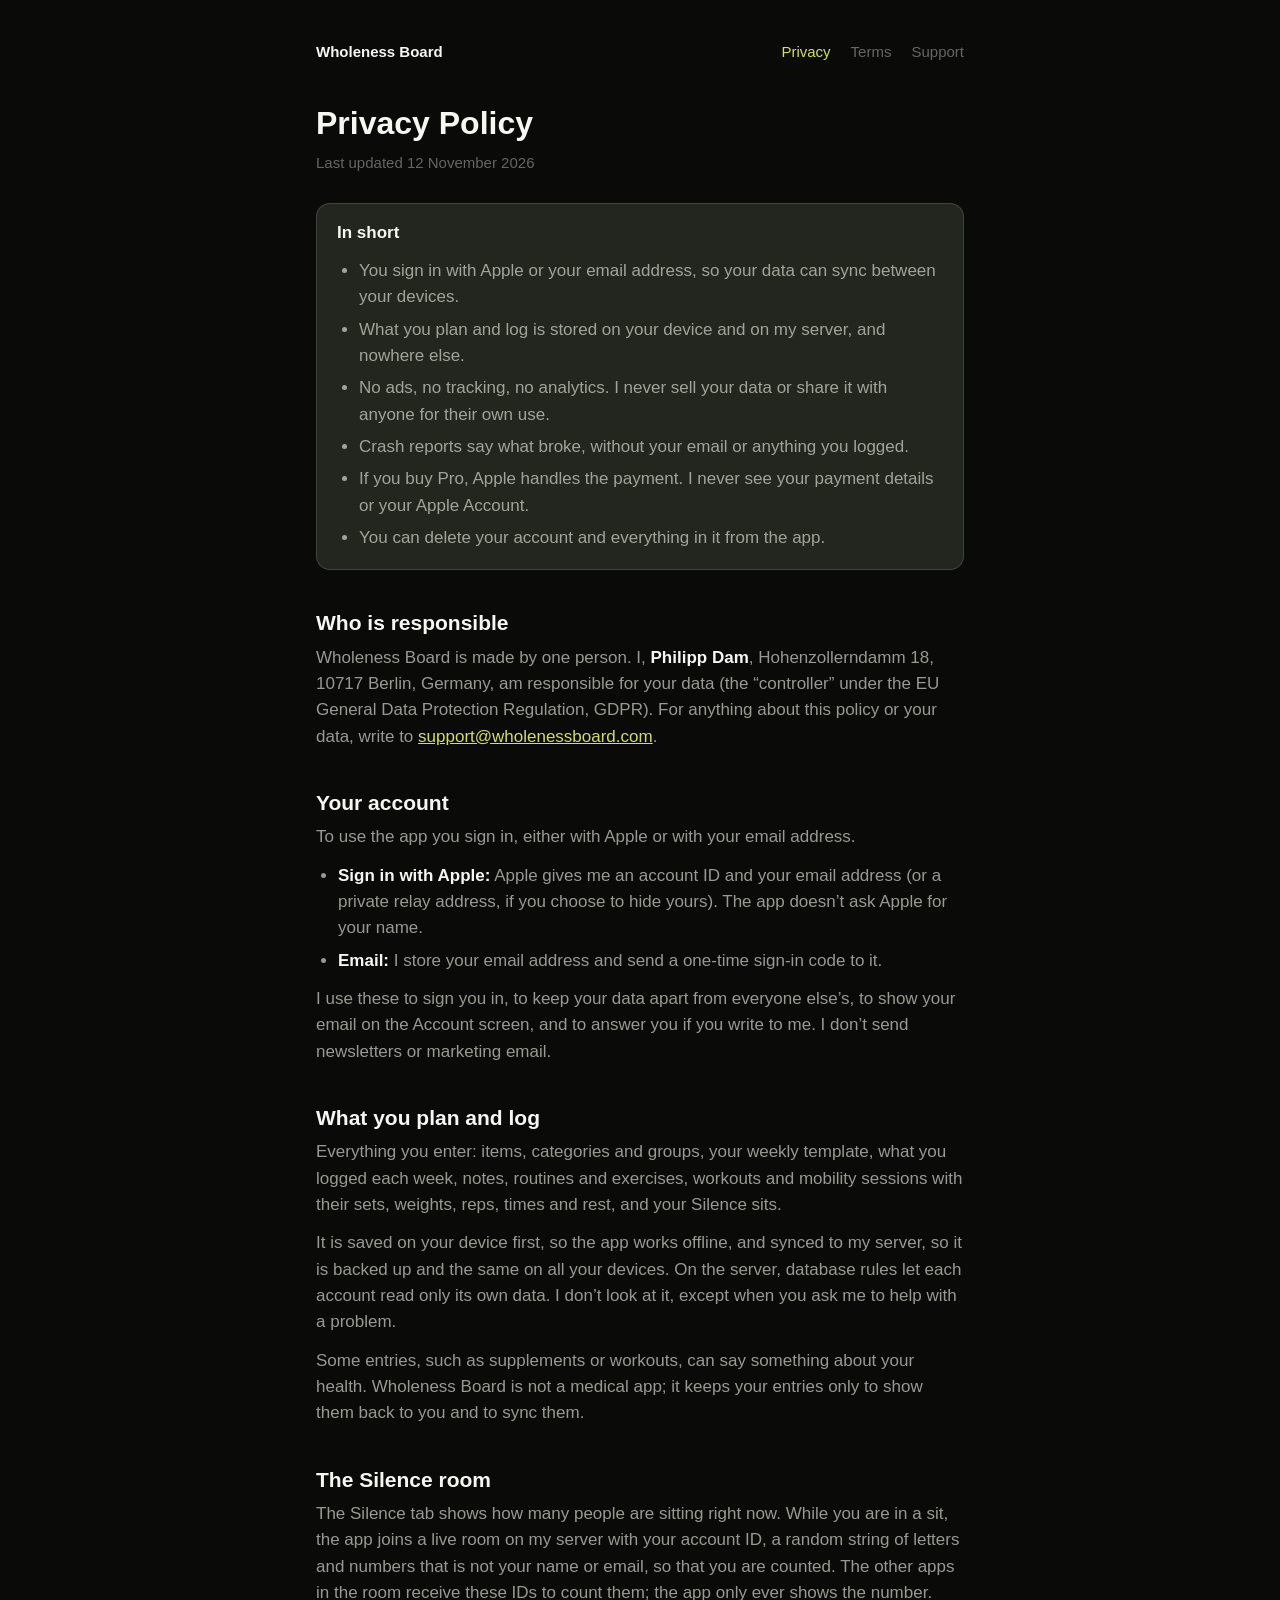
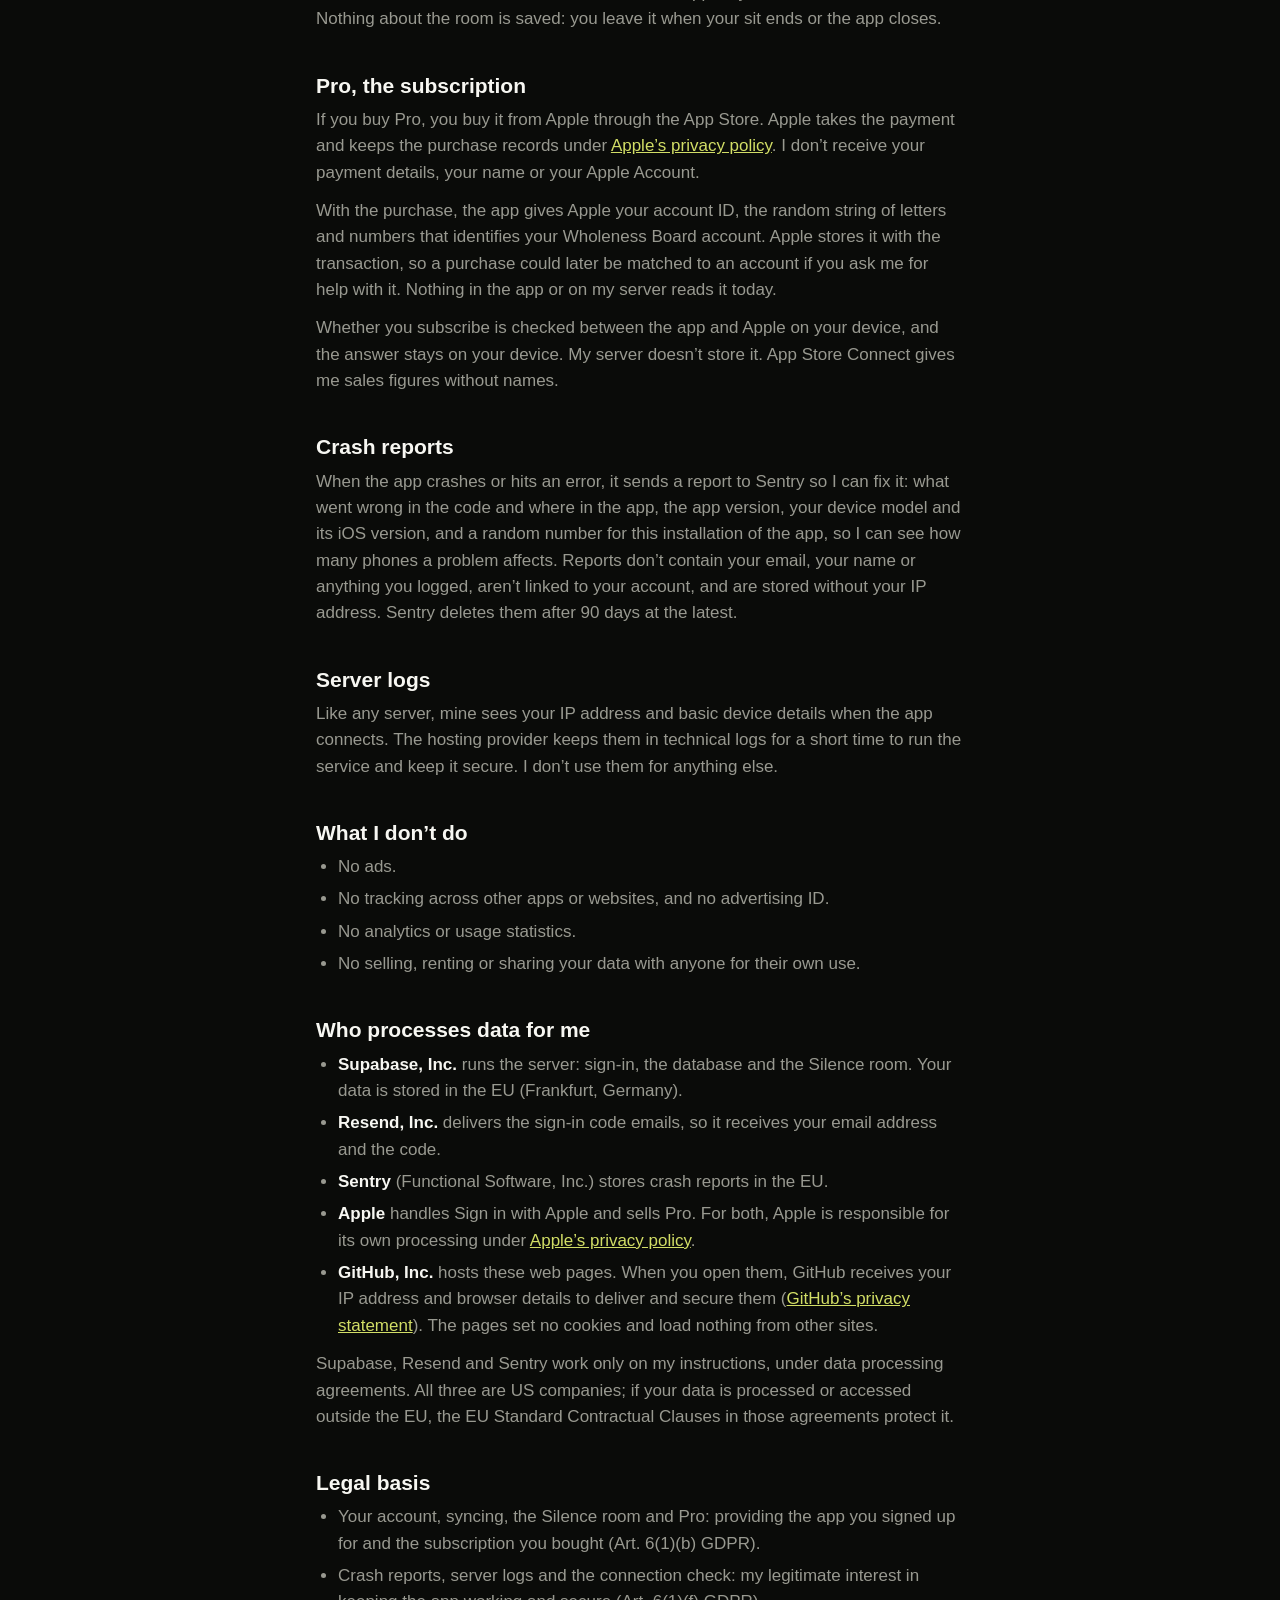
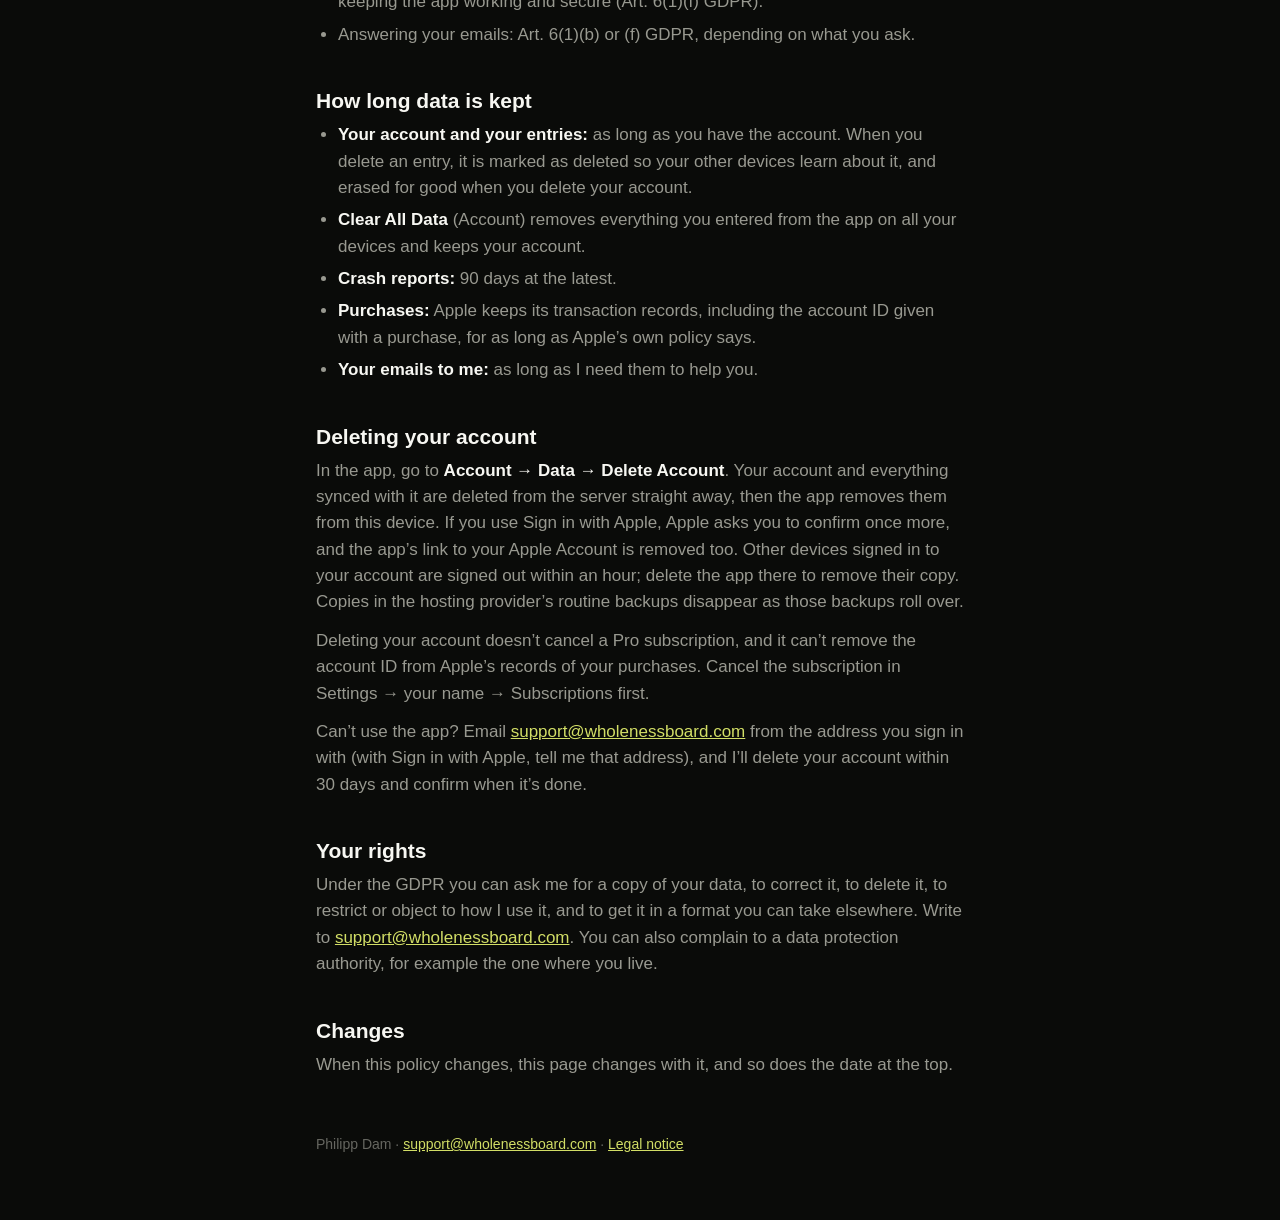
==== commit 6180a1af: "Privacy policy: the Pro subscription, controller address" ====
--- a/privacy/index.html
+++ b/privacy/index.html
@@ -15,11 +15,12 @@
       <nav>
         <a href="../">Wholeness Board</a>
         <a href="./" aria-current="page">Privacy</a>
+        <a href="../terms/">Terms</a>
         <a href="../support/">Support</a>
       </nav>
 
       <h1>Privacy Policy</h1>
-      <p class="updated">Last updated 30 October 2026</p>
+      <p class="updated">Last updated 12 November 2026</p>
 
       <div class="card">
         <p><strong>In short</strong></p>
@@ -36,15 +37,19 @@
             their own use.
           </li>
           <li>Crash reports say what broke, without your email or anything you logged.</li>
+          <li>
+            If you buy Pro, Apple handles the payment. I never see your payment details or your
+            Apple Account.
+          </li>
           <li>You can delete your account and everything in it from the app.</li>
         </ul>
       </div>
 
       <h2>Who is responsible</h2>
       <p>
-        Wholeness Board is made by one person. I, <strong>Philipp Dam</strong>, Germany, am
-        responsible for your data (the “controller” under the EU General Data Protection Regulation,
-        GDPR). For anything about this policy or your data, write to
+        Wholeness Board is made by one person. I, <strong>Philipp Dam</strong>, Hohenzollerndamm 18,
+        10717 Berlin, Germany, am responsible for your data (the “controller” under the EU General
+        Data Protection Regulation, GDPR). For anything about this policy or your data, write to
         <a href="mailto:support@wholenessboard.com">support@wholenessboard.com</a>.
       </p>
 
@@ -91,6 +96,25 @@
         that is not your name or email, so that you are counted. The other apps in the room receive
         these IDs to count them; the app only ever shows the number. Nothing about the room is
         saved: you leave it when your sit ends or the app closes.
+      </p>
+
+      <h2>Pro, the subscription</h2>
+      <p>
+        If you buy Pro, you buy it from Apple through the App Store. Apple takes the payment and
+        keeps the purchase records under
+        <a href="https://www.apple.com/legal/privacy/">Apple’s privacy policy</a>. I don’t receive
+        your payment details, your name or your Apple Account.
+      </p>
+      <p>
+        With the purchase, the app gives Apple your account ID, the random string of letters and
+        numbers that identifies your Wholeness Board account. Apple stores it with the transaction,
+        so a purchase could later be matched to an account if you ask me for help with it. Nothing
+        in the app or on my server reads it today.
+      </p>
+      <p>
+        Whether you subscribe is checked between the app and Apple on your device, and the answer
+        stays on your device. My server doesn’t store it. App Store Connect gives me sales figures
+        without names.
       </p>
 
       <h2>Crash reports</h2>
@@ -130,7 +154,8 @@
         </li>
         <li><strong>Sentry</strong> (Functional Software, Inc.) stores crash reports in the EU.</li>
         <li>
-          <strong>Apple</strong> handles Sign in with Apple under
+          <strong>Apple</strong> handles Sign in with Apple and sells Pro. For both, Apple is
+          responsible for its own processing under
           <a href="https://www.apple.com/legal/privacy/">Apple’s privacy policy</a>.
         </li>
         <li>
@@ -150,8 +175,8 @@
       <h2>Legal basis</h2>
       <ul>
         <li>
-          Your account, syncing and the Silence room: providing the app you signed up for (Art.
-          6(1)(b) GDPR).
+          Your account, syncing, the Silence room and Pro: providing the app you signed up for and
+          the subscription you bought (Art. 6(1)(b) GDPR).
         </li>
         <li>
           Crash reports, server logs and the connection check: my legitimate interest in keeping the
@@ -172,6 +197,10 @@
           all your devices and keeps your account.
         </li>
         <li><strong>Crash reports:</strong> 90 days at the latest.</li>
+        <li>
+          <strong>Purchases:</strong> Apple keeps its transaction records, including the account ID
+          given with a purchase, for as long as Apple’s own policy says.
+        </li>
         <li><strong>Your emails to me:</strong> as long as I need them to help you.</li>
       </ul>
 
@@ -185,6 +214,11 @@
         the hosting provider’s routine backups disappear as those backups roll over.
       </p>
       <p>
+        Deleting your account doesn’t cancel a Pro subscription, and it can’t remove the account ID
+        from Apple’s records of your purchases. Cancel the subscription in Settings → your name →
+        Subscriptions first.
+      </p>
+      <p>
         Can’t use the app? Email
         <a href="mailto:support@wholenessboard.com">support@wholenessboard.com</a> from the address
         you sign in with (with Sign in with Apple, tell me that address), and I’ll delete your
@@ -203,7 +237,8 @@
       <p>When this policy changes, this page changes with it, and so does the date at the top.</p>
 
       <footer>
-        Philipp Dam · <a href="mailto:support@wholenessboard.com">support@wholenessboard.com</a>
+        Philipp Dam · <a href="mailto:support@wholenessboard.com">support@wholenessboard.com</a> ·
+        <a href="../impressum/">Legal notice</a>
       </footer>
     </main>
   </body>
--- a/style.css
+++ b/style.css
@@ -42,7 +42,8 @@
 
 nav {
   display: flex;
-  gap: 20px;
+  flex-wrap: wrap;
+  gap: 8px 20px;
   margin-bottom: 40px;
   font-size: 15px;
 }
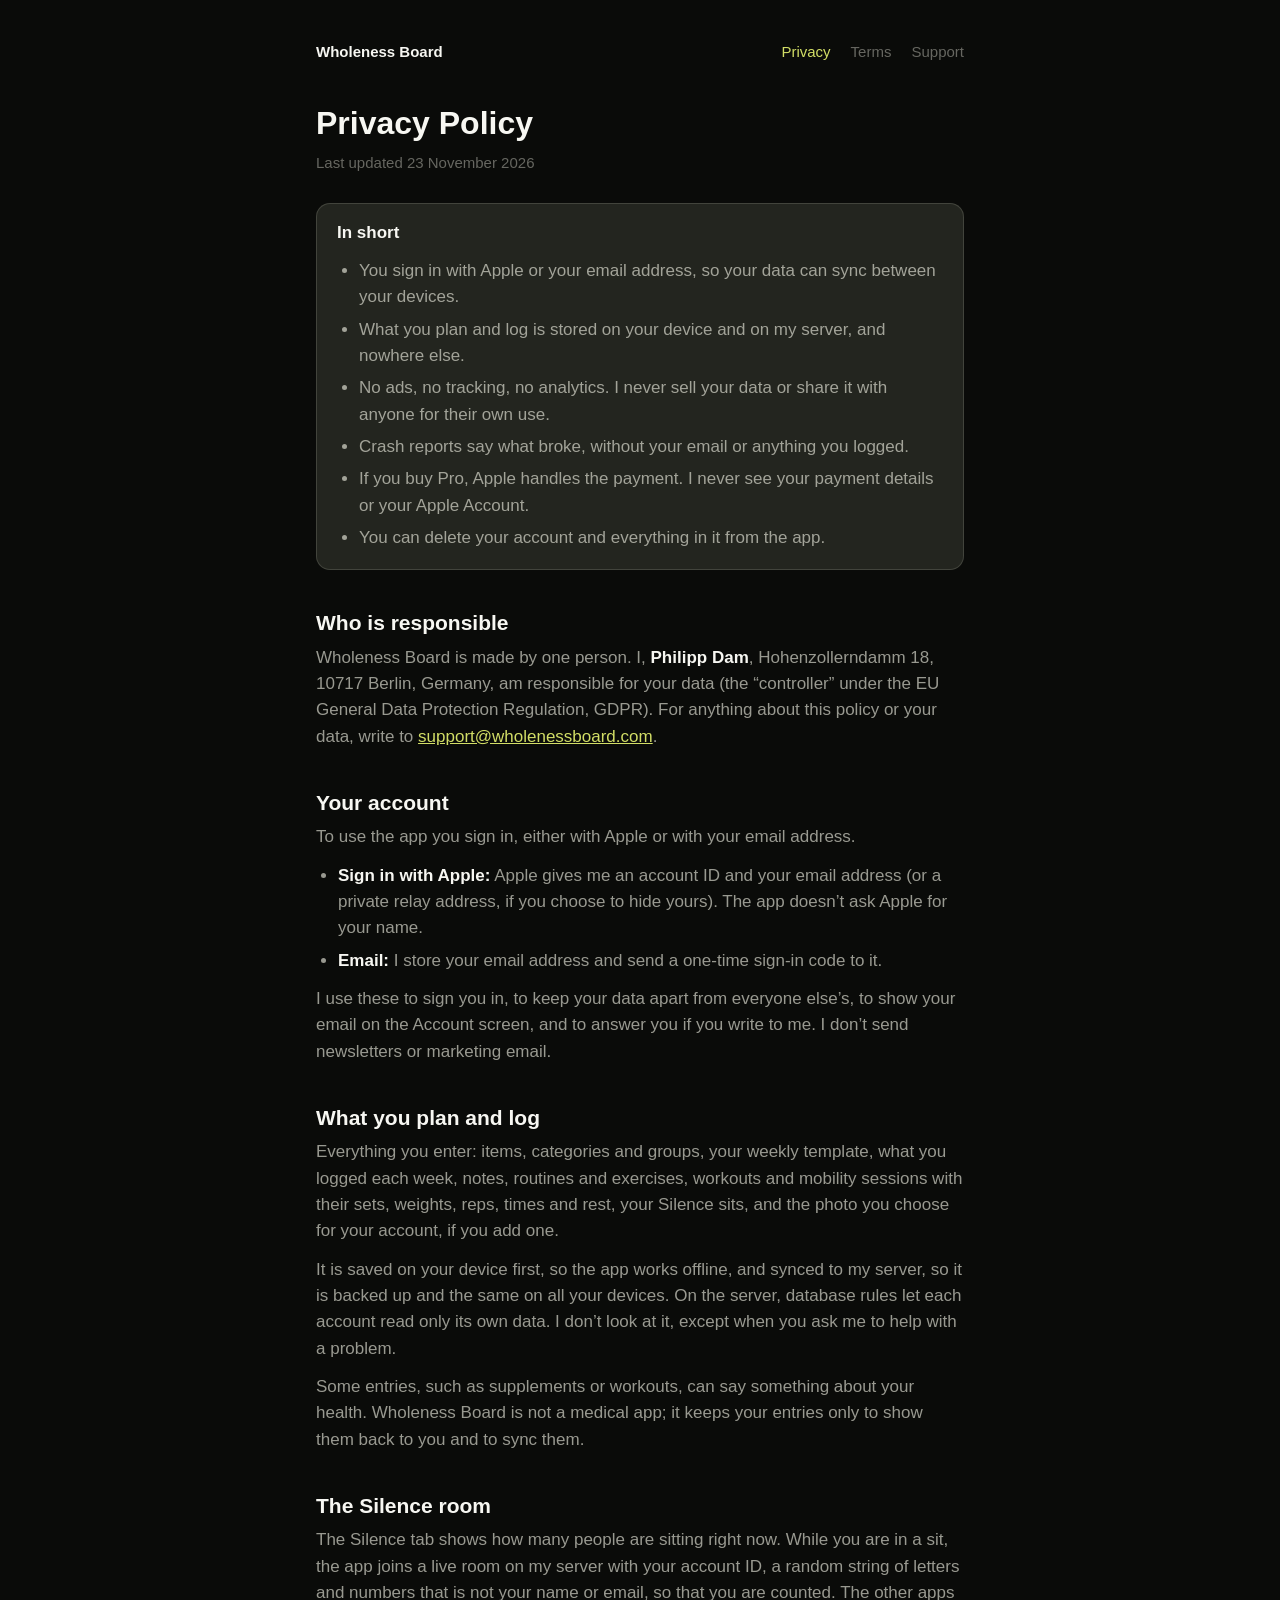
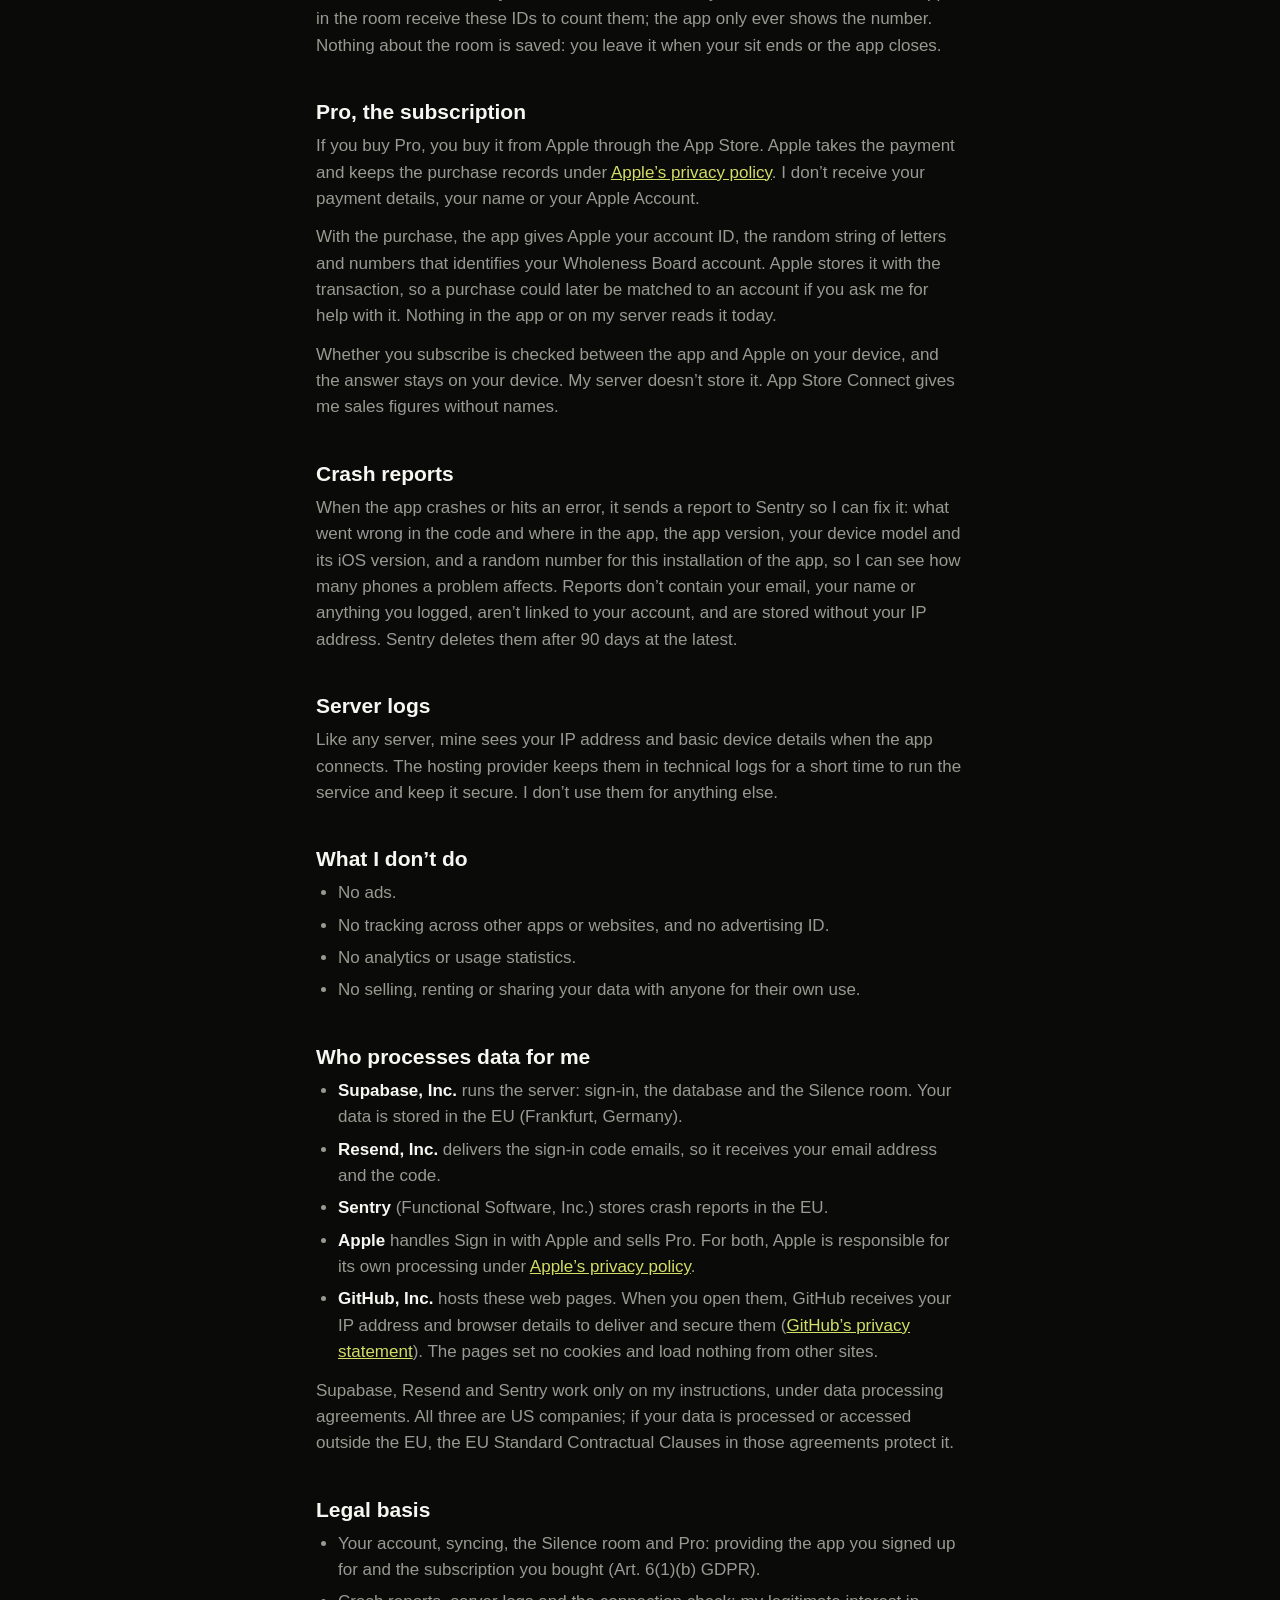
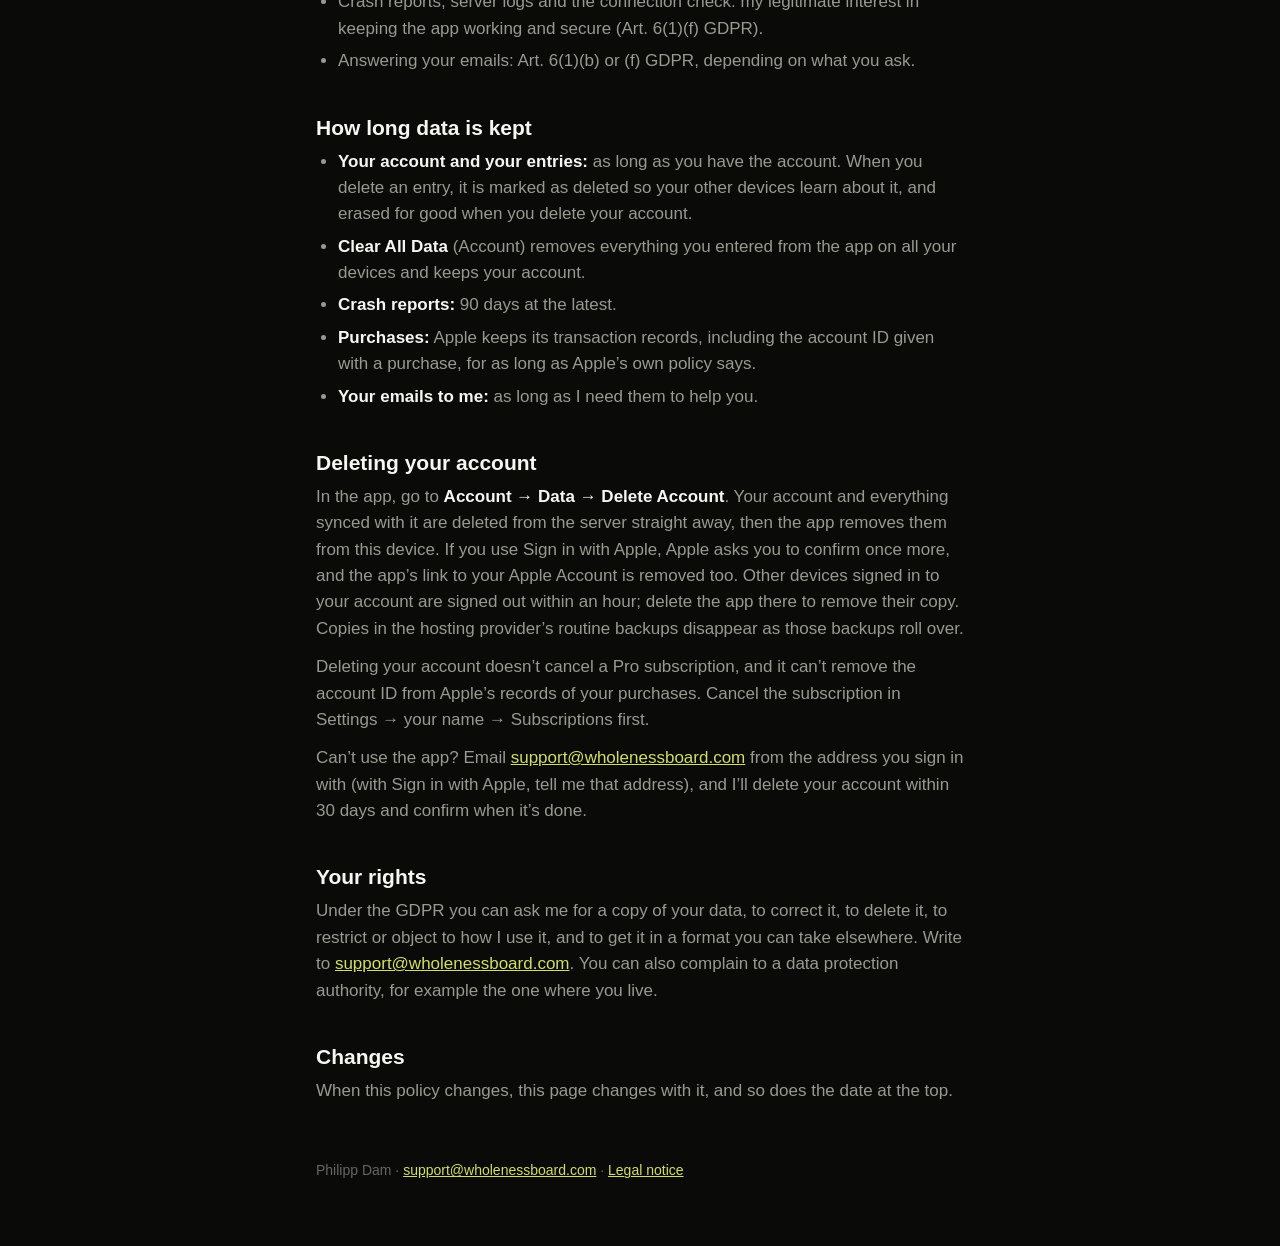
==== commit f2db9b6a: "Privacy: the account photo (#973)" ====
--- a/privacy/index.html
+++ b/privacy/index.html
@@ -20,7 +20,7 @@
       </nav>
 
       <h1>Privacy Policy</h1>
-      <p class="updated">Last updated 12 November 2026</p>
+      <p class="updated">Last updated 23 November 2026</p>
 
       <div class="card">
         <p><strong>In short</strong></p>
@@ -75,7 +75,8 @@
       <p>
         Everything you enter: items, categories and groups, your weekly template, what you logged
         each week, notes, routines and exercises, workouts and mobility sessions with their sets,
-        weights, reps, times and rest, and your Silence sits.
+        weights, reps, times and rest, your Silence sits, and the photo you choose for your account,
+        if you add one.
       </p>
       <p>
         It is saved on your device first, so the app works offline, and synced to my server, so it
